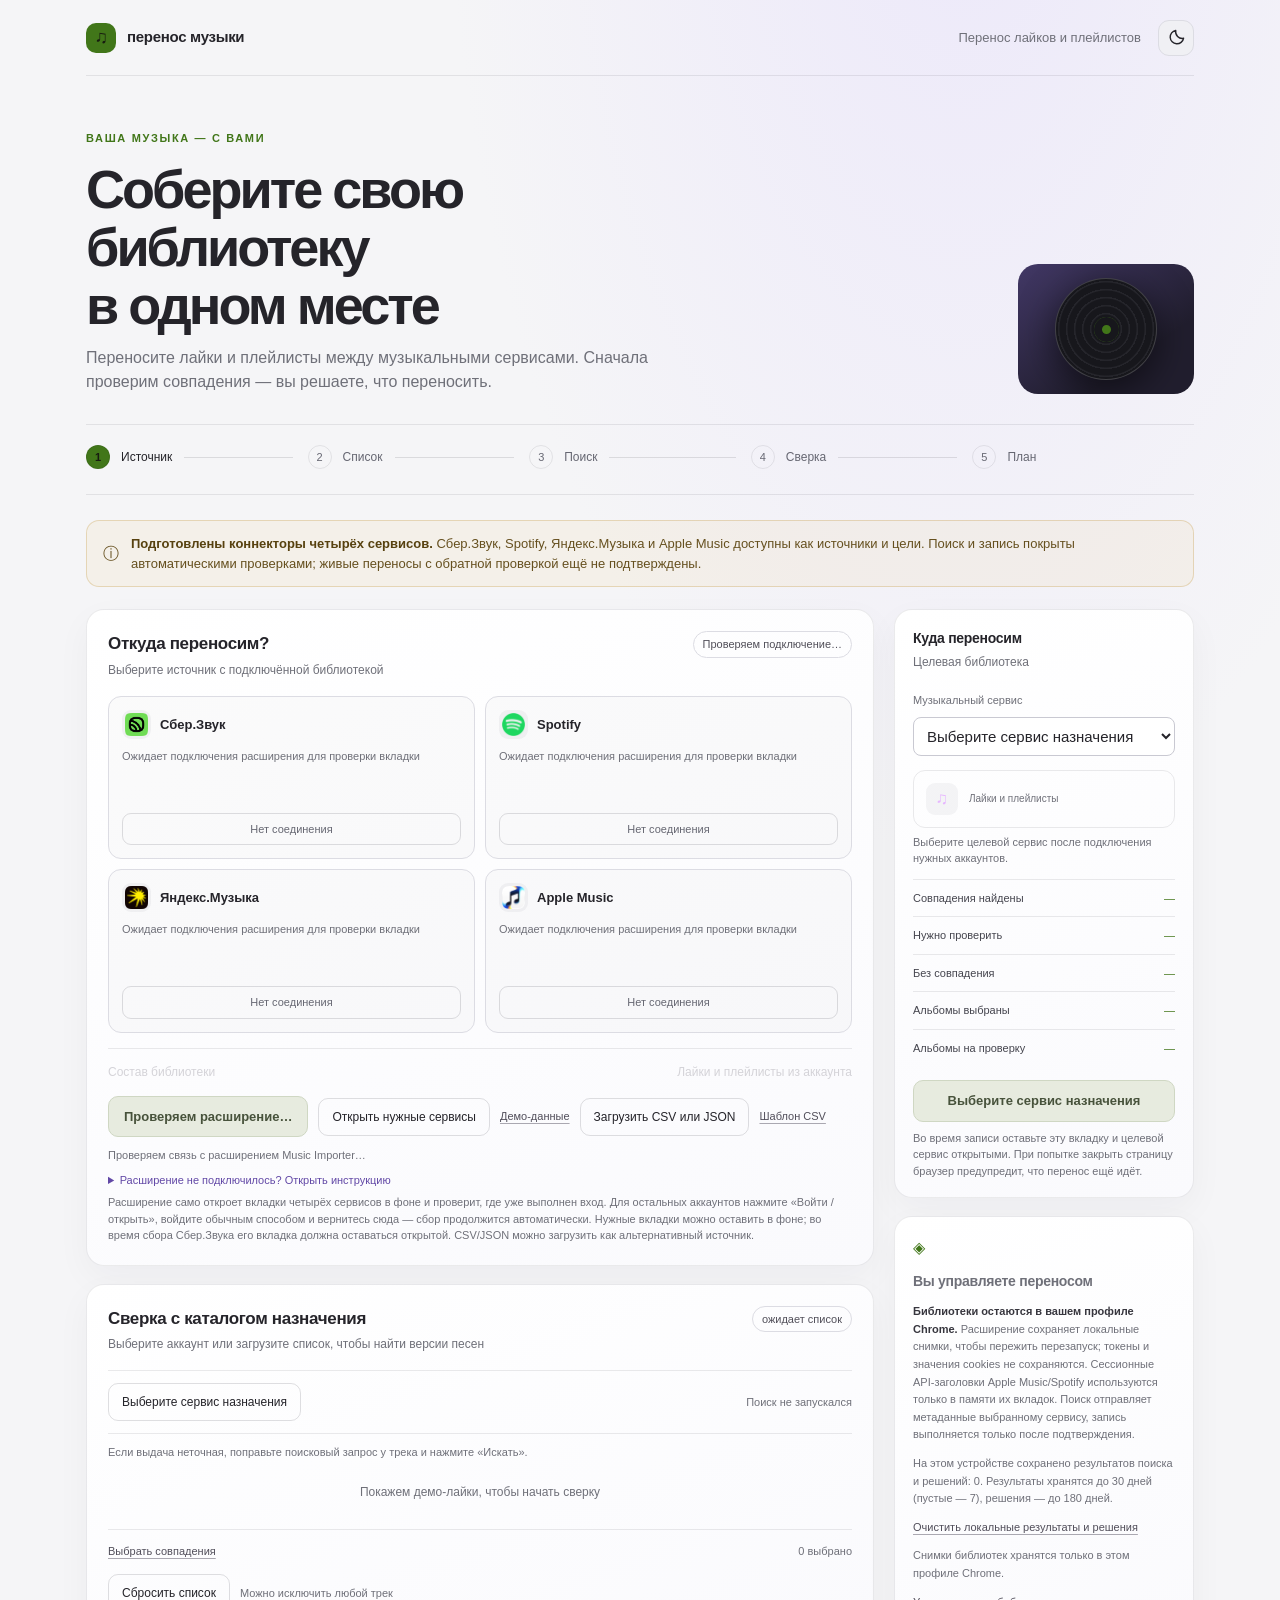
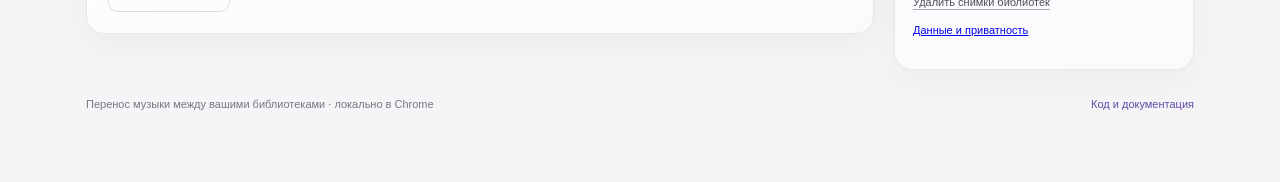
==== demo/index.html @ af96d478 "fix(ui): refine responsive workflow states Generated-by: OpenAI Codex (GPT-6) Co-authored-by: Codex " ====
<!doctype html>
<html lang="ru">
<head>
  <meta charset="utf-8">
  <meta name="viewport" content="width=device-width, initial-scale=1">
  <meta name="theme-color" content="#101114">
  <title>Перенос музыки — библиотека без границ</title>
  <script src="theme.js"></script>
  <link rel="stylesheet" href="styles.css">
</head>
<body>
  <div class="shell">
    <header class="topbar">
      <div class="brand"><span class="logo" aria-hidden="true">♫</span><span>перенос музыки</span></div>
      <div class="top-right"><span>Перенос лайков и плейлистов</span><button class="theme-toggle" id="themeToggle" type="button" aria-label="Переключить тему"><svg class="sun-icon" aria-hidden="true" viewBox="0 0 24 24"><circle cx="12" cy="12" r="4"></circle><path d="M12 2v2m0 16v2M4.93 4.93l1.42 1.42m11.3 11.3 1.42 1.42M2 12h2m16 0h2M4.93 19.07l1.42-1.42m11.3-11.3 1.42-1.42"></path></svg><svg class="moon-icon" aria-hidden="true" viewBox="0 0 24 24"><path d="M20.9 13A8.5 8.5 0 0 1 11 3.1 8.5 8.5 0 1 0 20.9 13Z"></path></svg></button></div>
    </header>

    <section class="hero" aria-labelledby="title">
      <div><div class="eyebrow">Ваша музыка — с вами</div><h1 id="title">Соберите свою библиотеку<br>в одном месте</h1><p>Переносите лайки и плейлисты между музыкальными сервисами. Сначала проверим совпадения — вы решаете, что переносить.</p></div>
      <div class="hero-art" aria-hidden="true"><div class="disc"></div></div>
    </section>

    <nav class="steps" aria-label="Этапы переноса">
      <div class="step active" data-step="1" aria-current="step"><span class="step-num">1</span>Источник</div><div class="step" data-step="2"><span class="step-num">2</span>Список</div><div class="step" data-step="3"><span class="step-num">3</span>Поиск</div><div class="step" data-step="4"><span class="step-num">4</span>Сверка</div><div class="step" data-step="5"><span class="step-num">5</span>План</div>
    </nav>

    <div class="notice" role="note"><span class="info" aria-hidden="true">ⓘ</span><span><strong>Подготовлены коннекторы четырёх сервисов.</strong> Сбер.Звук, Spotify, Яндекс.Музыка и Apple Music доступны как источники и цели. Поиск и запись покрыты автоматическими проверками; живые переносы с обратной проверкой ещё не подтверждены.</span></div>

    <main class="layout">
      <div class="main-col">
        <section class="card" aria-labelledby="source-heading">
          <div class="card-head"><div><h2 id="source-heading">Откуда переносим?</h2><p class="card-sub">Выберите источник с подключённой библиотекой</p></div><span class="count">Проверяем подключение…</span></div>
          <div class="sources" role="group" aria-label="Выбор источника">
            <article class="source" data-source="Сбер.Звук" data-provider="zvuk"><div class="source-top"><span class="source-icon"><img class="provider-logo" src="assets/providers/zvuk.png" alt=""></span><h3>Сбер.Звук</h3></div><div class="source-status" aria-live="polite">Ожидает подключения расширения для проверки вкладки</div><div class="source-collections" aria-label="Состав библиотеки"></div><button class="connect" type="button" disabled>Нет соединения</button></article>
            <article class="source" data-source="Spotify" data-provider="spotify"><div class="source-top"><span class="source-icon"><img class="provider-logo" src="assets/providers/spotify.png" alt=""></span><h3>Spotify</h3></div><div class="source-status" aria-live="polite">Ожидает подключения расширения для проверки вкладки</div><div class="source-collections" aria-label="Состав библиотеки"></div><button class="connect" type="button" disabled>Нет соединения</button></article>
            <article class="source" data-source="Яндекс.Музыка" data-provider="yandex-music"><div class="source-top"><span class="source-icon"><img class="provider-logo" src="assets/providers/yandex-music.png" alt=""></span><h3>Яндекс.Музыка</h3></div><div class="source-status" aria-live="polite">Ожидает подключения расширения для проверки вкладки</div><div class="source-collections" aria-label="Состав библиотеки"></div><button class="connect" type="button" disabled>Нет соединения</button></article>
            <article class="source" data-source="Apple Music" data-provider="apple-music"><div class="source-top"><span class="source-icon"><img class="provider-logo" src="assets/providers/apple-music.png" alt=""></span><h3>Apple Music</h3></div><div class="source-status" aria-live="polite">Ожидает подключения расширения для проверки вкладки</div><div class="source-collections" aria-label="Состав библиотеки"></div><button class="connect" type="button" disabled>Нет соединения</button></article>
          </div>
          <div class="playlist-row"><span>Состав библиотеки</span><span>Лайки и плейлисты из аккаунта</span></div>
          <div class="catalog-tools source-collection-tools" id="sourceCollectionTools" hidden>
            <label for="sourceCollectionSelect">Переносить</label>
            <select id="sourceCollectionSelect" class="catalog-select" aria-label="Коллекция источника"></select>
            <label id="targetPlaylistNameLabel" for="targetPlaylistName" hidden>Название копии</label>
            <input id="targetPlaylistName" type="text" maxlength="100" placeholder="Имя нового плейлиста" aria-label="Название нового плейлиста" hidden>
          </div>
          <div class="action-row"><button class="primary" id="extensionImportBtn" type="button" disabled>Проверяем расширение…</button><button class="secondary" id="openServicesBtn" type="button" disabled>Открыть нужные сервисы</button><button class="linkbtn" id="loadBtn" type="button">Демо-данные</button><label class="secondary file-input-label" for="fileInput">Загрузить CSV или JSON</label><input id="fileInput" type="file" accept=".csv,.json,text/csv,application/json" hidden><button class="linkbtn" id="templateBtn" type="button">Шаблон CSV</button></div><div id="extensionStatus" class="quiet extension-status" role="status" aria-live="polite">Проверяем локальное расширение…</div><details id="extensionHelp" class="extension-help"><summary>Расширение не подключилось? Открыть инструкцию</summary><ol><li>Откройте <code>chrome://extensions</code> и включите «Режим разработчика».</li><li>Если Music Importer ещё не добавлен: нажмите «Загрузить распакованное» и выберите папку <code>chrome-extension</code> из этого checkout проекта. Если уже добавлен — нажмите на карточке расширения значок перезагрузки.</li><li>Нажмите значок Music Importer: откроется приложение расширения, которому не требуется разрешение для localhost. Для прежней локальной веб-страницы доступ к localhost выдаётся отдельно через параметры расширения.</li><li>После установки/обновления расширения откройте приложение значком Music Importer. Если у вкладок сервисов нет скрипта расширения, оно перезагрузит такую вкладку один раз при сканировании. В Сбер.Звуке расширение последовательно откроет разделы и плейлисты; оставьте вкладку открытой до завершения.</li></ol><p>После подключения приложение автоматически проверяет открытые сессии. Вход в сервисы остаётся штатным.</p></details><div class="quiet onboarding-note">Расширение само откроет вкладки четырёх сервисов в фоне и проверит, где уже выполнен вход. Для остальных аккаунтов нажмите «Войти / открыть», войдите обычным способом и вернитесь сюда — сбор продолжится автоматически. Нужные вкладки можно оставить в фоне; во время сбора Сбер.Звука его вкладка должна оставаться открытой. CSV/JSON можно загрузить как альтернативный источник.</div>
        </section>

        <section class="card" id="reviewCard" aria-labelledby="review-heading">
          <div class="card-head"><div><h2 id="review-heading">Сверка с каталогом</h2><p class="card-sub" id="reviewSub">Выберите аккаунт или загрузите список, чтобы найти версии песен</p></div><span class="count" id="matchCount">ожидает список</span></div>
          <div class="catalog-tools"><label for="storefront">Регион Apple</label><select id="storefront" aria-label="Страна каталога Apple"><option value="AE">ОАЭ</option><option value="US">США</option><option value="GB">Великобритания</option><option value="CA">Канада</option><option value="AU">Австралия</option></select><button class="secondary" type="button" id="searchBtn" disabled>Найти совпадения</button><button class="secondary" type="button" id="cancelSearchBtn" hidden>Остановить поиск</button><span class="quiet" id="searchStatus" aria-live="polite">Поиск не запускался</span></div>
          <p class="quiet match-hint">Если выдача неточная, поправьте поисковый запрос у трека и нажмите «Искать».</p>
          <div class="track-tools" id="trackTools" hidden>
            <div class="track-filters">
              <label>Статус<select id="trackStatusFilter" aria-label="Фильтр по статусу"><option value="all">Все треки</option><option value="review">Нужна проверка</option><option value="matched">Есть совпадение</option><option value="missing">Не найдено</option><option value="excluded">Исключено</option></select></label>
              <label>Порядок<select id="trackSort" aria-label="Сортировка треков"><option value="source">Как в источнике</option><option value="title">По названию</option><option value="artist">По исполнителю</option><option value="confidence">Сначала уверенные</option></select></label>
              <button class="linkbtn track-bulk" id="selectVisibleMatches" type="button">Выбрать совпадения на странице</button>
            </div>
            <div class="track-pages"><button class="secondary" type="button" id="previousTrackPage" aria-label="Предыдущая страница">←</button><span class="quiet" id="trackPageStatus" aria-live="polite"></span><button class="secondary" type="button" id="nextTrackPage" aria-label="Следующая страница">→</button></div>
          </div>
          <div class="track-list" id="trackList"><div class="empty">Покажем демо-лайки, чтобы начать сверку</div></div>
          <div id="albumSection" hidden>
            <div class="card-head album-head"><div><h3 id="album-heading" class="album-heading-title">Альбомы</h3><p class="card-sub">Сохранённые альбомы переносятся целыми альбомами и не раскладываются на треки.</p></div><span class="count" id="albumCount"></span></div>
            <p class="quiet" id="albumNotice" hidden>Альбомы источника не подтверждены полностью, поэтому в этот перенос они не входят. Выберите «Только альбомы», чтобы увидеть причину, или обновите аккаунт.</p>
            <div class="track-list" id="albumList" aria-labelledby="album-heading"></div>
            <div class="track-tools" id="albumPages" hidden><span></span><div class="track-pages"><button class="secondary" type="button" id="previousAlbumPage" aria-label="Предыдущая страница альбомов">←</button><span class="quiet" id="albumPageStatus" aria-live="polite"></span><button class="secondary" type="button" id="nextAlbumPage" aria-label="Следующая страница альбомов">→</button></div></div>
          </div>
          <div class="review-tools"><button class="linkbtn" type="button" id="toggleAll">Снять выбор со всех</button><span class="quiet" id="selectedCount">0 выбрано</span></div>
          <div class="action-row"><button class="secondary" type="button" id="resetBtn">Сбросить список</button><span class="quiet">Можно исключить любой трек</span></div>
        </section>
      </div>

      <aside class="side-col" aria-label="Настройки переноса">
        <section class="card side-card">
          <div class="card-head"><div><h2>Куда переносим</h2><p class="card-sub">Целевая библиотека</p></div></div>
          <label class="quiet" for="targetProvider">Музыкальный сервис</label><select id="targetProvider" class="provider-select" aria-label="Сервис назначения"><option value="">Выберите сервис назначения</option><option value="apple-music">Apple Music</option><option value="yandex-music">Яндекс.Музыка</option><option value="spotify">Spotify</option><option value="zvuk">Сбер.Звук</option></select>
          <div class="destination"><div class="provider-icon" id="targetProviderIcon" aria-hidden="true" data-provider="">♫</div><div><div class="dest-title" id="targetProviderName">Выберите сервис</div><div class="dest-sub" id="targetCollection">Лайки и плейлисты</div></div></div><p class="quiet" id="targetAccountStatus" role="status" aria-live="polite">Выберите целевой сервис после подключения нужных аккаунтов.</p>
          <div class="check-row"><span>Совпадения найдены</span><span id="readyStat">—</span></div><div class="check-row"><span>Нужно проверить</span><span id="reviewStat" class="stat-review">—</span></div><div class="check-row"><span>Без совпадения</span><span id="missingStat" class="stat-missing">—</span></div><div class="check-row"><span>Альбомы выбраны</span><span id="albumReadyStat">—</span></div><div class="check-row"><span>Альбомы на проверку</span><span id="albumReviewStat" class="stat-review">—</span></div>
          <div class="transfer-job-warning" id="transferJobWarning" role="alert" aria-live="polite"><strong>Предыдущий перенос прервался или не был подтверждён.</strong><p id="transferJobDetails"></p><p>Продолжение сначала прочитает целевые плейлисты и проверит их порядок. Если ID созданного плейлиста не сохранился или содержимое отличается от плана, запись остановится для ручной сверки.</p><button class="primary" id="resumeTransferJob" type="button">Продолжить и сверить автоматически</button><button class="secondary" id="acknowledgeTransferJob" type="button">Я сверил аккаунт вручную</button></div>
          <button class="primary side-primary" id="importBtn" type="button" disabled>Сформировать план <span aria-hidden="true">→</span></button>
          <p class="quiet transfer-note">Во время записи оставьте эту вкладку и целевой сервис открытыми. При попытке закрыть страницу браузер предупредит, что перенос ещё идёт.</p>
          <div class="report" id="report" aria-live="polite"><h3>План готов</h3><div class="report-grid"><div class="metric"><b id="addedMetric">0</b><span>выбрано</span></div><div class="metric"><b id="skippedMetric">0</b><span>пропущено</span></div><div class="metric"><b>0</b><span>записано</span></div></div><div class="quiet report-breakdown" id="reportBreakdown"></div><div class="quiet report-note">JSON-план содержит выбранные ID совпадений и исходные коллекции. До явного запуска библиотека не меняется.</div><button class="linkbtn report-download" id="downloadReport" type="button">Скачать JSON-план</button></div>
        </section>
        <section class="card side-card privacy"><div class="privacy-icon" aria-hidden="true">◈</div><h2>Вы управляете переносом</h2><p><strong>Библиотеки остаются в вашем профиле Chrome.</strong> Расширение сохраняет локальные снимки, чтобы пережить перезапуск; токены и значения cookies не сохраняются. Сессионные API-заголовки Apple Music/Spotify используются только в памяти их вкладок. Поиск отправляет метаданные выбранному сервису, запись выполняется только после подтверждения.</p><p id="matchCacheStatus" class="quiet" role="status" aria-live="polite">Результаты поиска и решения сохраняются только на этом устройстве.</p><button id="clearMatchCache" class="linkbtn" type="button">Очистить локальные результаты и решения</button><p id="libraryStorageEstimate" class="quiet" role="status" aria-live="polite">Снимки библиотек хранятся только в этом профиле Chrome.</p><button id="clearLibrarySnapshots" class="linkbtn" type="button" disabled>Удалить снимки библиотек</button><p class="quiet"><a href="privacy.html">Данные и приватность</a></p></section>
      </aside>
    </main>
    <footer class="footer"><span>Перенос музыки между вашими библиотеками · локально в Chrome</span><a href="https://github.com/Basil-AS/music_importer/blob/master/README.md">Код и документация</a></footer>
  </div>
  <div class="toast" id="toast" role="status" aria-live="polite"></div>

  <script src="matcher.js" defer></script>
  <script src="album-matcher.js" defer></script>
  <script src="library-cache.js" defer></script>
  <script src="account-catalog.js" defer></script>
  <script src="match-cache.js" defer></script>
  <script src="transfer-core.js" defer></script>
  <script src="transfer-engine.js" defer></script>
  <script src="transfer-safety.js" defer></script>
  <script src="transfer-job-store.js" defer></script>
  <script src="provider-connection-flow.js" defer></script>
  <script src="app.js" defer></script>
</body>
</html>
---- demo/styles.css ----
:root {
  color-scheme:dark;
  --bg:#101114;
  --panel:#191a1f;
  --panel2:#202126;
  --line:#303138;
  --text:#f4f3f1;
  --muted:#9999a3;
  --green:#b7f36b;
  --purple:#b7a0ff;
  --amber:#f2c879;
  --red:#f28f8f;
  --radius:18px;
      --control-bg:#222329;
      --control-border:#3a3b43;
  font:15px/1.5 Inter,-apple-system,BlinkMacSystemFont,"Segoe UI",sans-serif
}

* {
  box-sizing:border-box
}

body {
  margin:0;
  background:radial-gradient(ellipse at 75% -12%,#28243b 0,transparent 38%),var(--bg);
  color:var(--text);
  min-height:100vh
}

button,select {
  font:inherit
}

button {
  cursor:pointer
}

button:focus-visible,select:focus-visible,a:focus-visible {
  outline:2px solid var(--green);
  outline-offset:3px
}

.shell {
  max-width:1180px;
  margin:auto;
  padding:0 36px 70px
}

.topbar {
  height:76px;
  display:flex;
  align-items:center;
  justify-content:space-between;
  border-bottom:1px solid #ffffff13
}

.brand {
  display:flex;
  gap:11px;
  align-items:center;
  font-size:15px;
  font-weight:650;
  letter-spacing:-.02em
}

.logo {
  width:30px;
  height:30px;
  border-radius:10px;
  background:var(--green);
  color:#171b10;
  display:grid;
  place-items:center;
  font-size:18px;
  font-weight:900
}

.top-right {
  display:flex;
  align-items:center;
  gap:17px;
  color:var(--muted);
  font-size:13px
}

.hero {
  padding:54px 0 30px;
  display:flex;
  justify-content:space-between;
  align-items:end;
  gap:24px
}

.eyebrow {
  color:var(--green);
  font-size:11px;
  font-weight:750;
  letter-spacing:.15em;
  text-transform:uppercase
}

.hero h1 {
  font-size:clamp(34px,5vw,54px);
  letter-spacing:-.055em;
  line-height:1.08;
  margin:13px 0 12px;
  max-width:660px
}

.hero p {
  color:var(--muted);
  max-width:590px;
  margin:0;
  font-size:16px
}

.hero-art {
  height:130px;
  width:176px;
  position:relative;
  flex:none;
  overflow:hidden;
  border-radius:20px;
  background:linear-gradient(145deg,#423866,#211e2e 70%);
  display:grid;
  place-items:center
}

.disc {
  height:102px;
  width:102px;
  border-radius:50%;
  border:1px solid #ffffff2e;
  background:repeating-radial-gradient(circle,#17171c 0 6px,#25252b 7px 8px);
  display:grid;
  place-items:center;
  box-shadow:0 10px 36px #0008
}

.disc:after {
  content:"";
  height:25px;
  width:25px;
  background:var(--green);
  border-radius:50%;
  box-shadow:inset 0 0 0 8px #17171c
}

.steps {
  display:grid;
  grid-template-columns:repeat(5,1fr);
  padding:20px 0 25px;
  border-top:1px solid #ffffff12;
  border-bottom:1px solid #ffffff12;
  margin-bottom:25px
}

.step {
  display:flex;
  gap:11px;
  align-items:center;
  color:var(--muted);
  font-size:12px
}

.step:not(:last-child):after {
  content:"";
  height:1px;
  background:#ffffff16;
  flex:1;
  margin:0 15px 0 1px
}

.step-num {
  width:24px;
  height:24px;
  flex:none;
  border:1px solid #ffffff24;
  border-radius:50%;
  display:grid;
  place-items:center;
  font-size:11px
}

.step.active {
  color:var(--text)
}

.step.active .step-num {
  background:var(--green);
  border-color:var(--green);
  color:#171b10;
  font-weight:800
}

.step.done .step-num {
  border-color:#6b8550;
  color:var(--green)
}

.notice {
  display:flex;
  align-items:center;
  gap:12px;
  padding:13px 16px;
  border:1px solid #dfbb6640;
  background:#f2c8790b;
  border-radius:13px;
  color:#e5d5b0;
  font-size:13px;
  margin-bottom:22px
}

.notice strong {
  color:#f4deb0
}

.notice .info {
  font-size:16px
}

.layout {
  display:grid;
  grid-template-columns:minmax(0,1fr) 300px;
  gap:20px;
  align-items:start
}

.main-col,.side-col {
  display:grid;
  gap:18px
}

.card {
  background:linear-gradient(160deg,#1b1c21,#18191d);
  border:1px solid #ffffff12;
  border-radius:var(--radius);
  padding:21px;
  box-shadow:0 12px 35px #00000012
}

.card-head {
  display:flex;
  justify-content:space-between;
  align-items:start;
  gap:12px;
  margin-bottom:17px
}

.card h2 {
  margin:0;
  font-size:17px;
  letter-spacing:-.02em
}

.card-sub {
  margin:4px 0 0;
  color:var(--muted);
  font-size:12px
}

.count {
  font-size:11px;
  border:1px solid var(--line);
  border-radius:99px;
  padding:4px 9px;
  color:#c8c7cf;
  white-space:nowrap
}

.sources {
  display:grid;
  grid-template-columns:repeat(2,minmax(0,1fr));
  gap:10px
}

.source {
  border:1px solid var(--line);
  border-radius:13px;
  padding:13px;
  background:#ffffff03;
  min-width:0;
  transition:.18s
}

.source.selected {
  border-color:#b7f36b88;
  background:#b7f36b0a
}

.source-top {
  display:flex;
  align-items:center;
  gap:9px
}

.source-icon {
  height:29px;
  width:29px;
  border-radius:9px;
  background:#ffffff0b;
  display:grid;
  place-items:center;
  font-weight:800;
  font-size:15px
}

.source h3 {
  margin:0;
  font-size:13px;
  font-weight:600
}

.source-status {
  font-size:11px;
  color:var(--muted);
  margin-top:10px;
  min-height:16px;
  line-height:1.4;
  overflow-wrap:anywhere
}

.source-status.connected {
  color:var(--green)
}

.connect {
  width:100%;
  margin-top:10px;
  border:1px solid #ffffff21;
  color:#e9e8eb;
  background:transparent;
  border-radius:9px;
  padding:7px 6px;
  font-size:11px
}

.connect:hover {
  border-color:#ffffff55;
  background:#ffffff08
}

.connect:disabled {
  color:var(--muted);
  opacity:.82;
  cursor:default
}

.action-row {
  display:flex;
  align-items:center;
  gap:10px;
  margin-top:15px
}

.primary {
  border:0;
  border-radius:10px;
  padding:10px 15px;
  background:var(--green);
  color:#17200e;
  font-weight:750;
  font-size:13px;
  transition:transform .15s,filter .15s
}

.primary:hover {
  filter:brightness(1.06);
  transform:translateY(-1px)
}

.primary:disabled {
  background:#343a31;
  border:1px solid #4d5746;
  color:#b9c0ad;
  opacity:1;
  cursor:not-allowed;
  transform:none;
  filter:none
}

.secondary {
  border:1px solid #ffffff24;
  background:transparent;
  color:#e8e7eb;
  border-radius:10px;
  padding:9px 13px;
  font-size:12px
}

.secondary:hover {
  background:#ffffff0a
}

.quiet {
  color:var(--muted);
  font-size:11px
}

.playlist-row {
  display:flex;
  justify-content:space-between;
  align-items:center;
  color:#d4d3d8;
  font-size:12px;
  padding-top:14px;
  border-top:1px solid #ffffff10;
  margin-top:15px
}

.toggle {
  display:flex;
  align-items:center;
  gap:8px;
  color:var(--muted)
}

.toggle input {
  accent-color:var(--green)
}

.track-list {
  display:grid
}

.track {
  display:grid;
  grid-template-columns:34px minmax(120px,1fr) minmax(145px,205px) 68px 38px;
  align-items:center;
  gap:11px;
  padding:12px 0;
  border-top:1px solid #ffffff0d
}

.track:first-child {
  border-top:0
}

.cover {
  width:34px;
  height:34px;
  border-radius:8px;
  background:linear-gradient(135deg,#67627a,#292b36);
  display:grid;
  place-items:center;
  font-size:14px;
  color:#d9d3ff
}

.cover.c2 {
  background:linear-gradient(135deg,#78584b,#352c30)
}

.cover.c3 {
  background:linear-gradient(135deg,#536c65,#273632)
}

.cover.c4 {
  background:linear-gradient(135deg,#77734d,#38372e)
}

.cover.c5 {
  background:linear-gradient(135deg,#64527a,#30283d)
}

.track-name {
  font-size:12px;
  font-weight:650;
  white-space:nowrap;
  overflow:hidden;
  text-overflow:ellipsis
}

.track-artist {
  font-size:11px;
  color:var(--muted);
  white-space:nowrap;
  overflow:hidden;
  text-overflow:ellipsis
}

.match select,.match input {
  max-width:100%;
  width:100%;
  background:var(--control-bg);
  border:1px solid var(--control-border);
  color:var(--text);
  border-radius:8px;
  padding:7px;
  font-size:11px
}

.match input::placeholder {
  color:#8d8b96
}

.match select option {
  background:var(--control-bg)
}

.confidence {
  font-size:10px;
  color:var(--green);
  margin-top:3px
}

.confidence.review {
  color:var(--amber)
}

.confidence.none {
  color:var(--red)
}

.badge {
  font-size:10px;
  border:1px solid #42602e;
  color:var(--green);
  padding:4px 7px;
  border-radius:99px;
  text-align:center
}

.badge.review {
  border-color:#64532f;
  color:var(--amber)
}

.badge.none {
  border-color:#5e3838;
  color:var(--red)
}

.include {
  accent-color:var(--green);
  width:15px;
  height:15px
}

.track.skipped {
  opacity:.38
}

.review-tools {
  display:flex;
  align-items:center;
  justify-content:space-between;
  padding-top:13px;
  border-top:1px solid #ffffff10;
  margin-top:6px
}

.linkbtn {
  border:0;
  padding:0;
  background:none;
  color:#d5d3dc;
  font-size:11px;
  text-decoration:underline;
  text-decoration-color:#6a6871;
  text-underline-offset:3px
}

.linkbtn:hover {
  color:var(--green)
}

.side-card {
  padding:18px
}

.side-card h2 {
  font-size:14px
}

.destination {
  display:flex;
  align-items:center;
  gap:11px;
  padding:12px;
  border:1px solid #ffffff13;
  border-radius:12px;
  margin:14px 0
}

.apple-icon {
  width:32px;
  height:32px;
  border-radius:9px;
  background:#28232f;
  display:grid;
  place-items:center;
  font-size:17px
}

.dest-title {
  font-size:12px;
  font-weight:650
}

.dest-sub {
  font-size:10px;
  color:var(--muted)
}

.check-row {
  display:flex;
  justify-content:space-between;
  align-items:center;
  border-top:1px solid #ffffff0d;
  padding:10px 0;
  font-size:11px;
  color:#cbcad0
}

.check-row span:last-child {
  color:var(--green)
}

.side-primary {
  width:100%;
  margin-top:14px
}

.privacy {
  font-size:11px;
  color:var(--muted);
  line-height:1.6
}

.privacy strong {
  color:#e3e2e8;
  font-weight:600
}

.privacy-icon {
  color:var(--green);
  font-size:16px;
  margin-bottom:9px
}

.progress-wrap {
  display:none;
  margin-top:15px
}

.progress-wrap.show {
  display:block
}

.progress-meta {
  display:flex;
  justify-content:space-between;
  font-size:11px;
  color:var(--muted);
  margin-bottom:6px
}

.progress {
  height:5px;
  border-radius:9px;
  background:#ffffff12;
  overflow:hidden
}

.progress i {
  display:block;
  width:0;
  height:100%;
  background:var(--green);
  border-radius:9px;
  transition:width .35s
}

.report {
  display:none;
  margin-top:15px;
  padding:14px;
  border:1px solid #b7f36b3b;
  border-radius:12px;
  background:#b7f36b08
}

.report.show {
  display:block
}

.report h3 {
  font-size:13px;
  margin:0 0 8px
}

.report-grid {
  display:grid;
  grid-template-columns:repeat(2,minmax(0,1fr));
  gap:8px
}

.metric {
  padding:8px;
  background:#ffffff07;
  border-radius:9px
}

.metric b {
  display:block;
  font-size:18px
}

.metric span {
  font-size:10px;
  color:var(--muted)
}

.toast {
  position:fixed;
  bottom:24px;
  left:50%;
  transform:translate(-50%,20px);
  opacity:0;
  pointer-events:none;
  transition:.25s;
  background:#28292e;
  border:1px solid #ffffff22;
  border-radius:12px;
  padding:11px 16px;
  font-size:12px;
  box-shadow:0 12px 35px #0008;
  z-index:5
}

.toast.show {
  opacity:1;
  transform:translate(-50%,0)
}

.footer {
  display:flex;
  justify-content:space-between;
  gap:20px;
  color:#777780;
  font-size:11px;
  margin-top:26px
}

.footer a {
  color:#aaa8b3;
  text-decoration:none
}

.footer a:hover {
  color:var(--green)
}

.empty {
  color:var(--muted);
  font-size:12px;
  padding:22px 0;
  text-align:center
}

.catalog-tools {
  display:flex;
  align-items:center;
  gap:9px;
  flex-wrap:wrap;
  padding:12px 0;
  border-top:1px solid #ffffff0d;
  border-bottom:1px solid #ffffff0d;
  margin-bottom:3px
}

.catalog-tools label {
  font-size:11px;
  color:var(--muted)
}

.catalog-tools select {
  background:var(--control-bg);
  border:1px solid var(--control-border);
  color:var(--text);
  border-radius:8px;
  padding:7px;
  font-size:11px
}

.catalog-tools .quiet {
  margin-left:auto
}

.match-hint {
  margin:10px 0 0
}

.track {
  grid-template-columns:34px minmax(100px,.8fr) minmax(200px,1.2fr) 70px 38px
}

.track .match select,.track .match input {
  margin-bottom:4px
}

.track .match a {
  display:inline-block;
  color:#c2b5ff;
  font-size:10px;
  text-decoration:none;
  margin-top:3px
}

.track .match a:hover {
  text-decoration:underline
}

.track-query {
  max-width:100%;
  width:100%;
  background:var(--control-bg);
  border:1px solid var(--control-border);
  color:var(--text);
  border-radius:8px;
  padding:6px 7px;
  font-size:10px
}

.track-search {
  border:0;
  background:none;
  color:var(--purple);
  padding:1px 0 5px;
  font-size:10px;
  text-decoration:underline;
  text-underline-offset:3px
}

.track-search:disabled {
  opacity:.5;
  cursor:wait
}

.badge.pending {
  border-color:#45454d;
  color:var(--muted)
}

.badge.error {
  border-color:#5e3838;
  color:var(--red)
}

.track .include:disabled {
  opacity:.3
}

.search-error {
  color:var(--red)
}

@media(max-width:960px) {
  .layout {
    grid-template-columns:1fr
  }

  .side-col {
    grid-template-columns:1fr 1fr
  }

  .hero-art {
    width:130px;
    height:110px
  }

  .steps {
    grid-template-columns:repeat(5,auto);
    overflow:auto
  }

  .step {
    white-space:nowrap
  }

  .step:not(:last-child):after {
    min-width:14px;
    margin:0 8px
  }

}

@media(max-width:580px) {
  .top-right > span { display:none }
  .top-right { gap:0 }
  .shell {
    padding:0 18px 45px
  }

  .topbar {
    height:62px
  }

  .hero {
    padding:37px 0 26px;
    align-items:stretch;
    flex-direction:column;
    gap:12px
  }

  .hero-art {
    align-self:flex-end;
    width:82px;
    height:82px;
    margin-top:-4px
  }

  .disc {
    width:61px;
    height:61px
  }

  .disc:after {
    width:20px;
    height:20px;
    box-shadow:inset 0 0 0 6px #17171c
  }

  .hero p {
    font-size:14px
  }

  .steps {
    padding:15px 0;
    margin-bottom:17px;
    grid-template-columns:repeat(5,minmax(0,1fr));
    overflow:visible;
    gap:2px
  }

  .step {
    flex-direction:column;
    justify-content:center;
    gap:5px;
    text-align:center;
    white-space:normal;
    font-size:10px;
    line-height:1.2
  }

  .step-num {
    width:22px;
    height:22px;
    font-size:11px
  }

  .step:not(:last-child):after {
    display:none
  }

  .notice {
    align-items:flex-start;
    font-size:12px
  }

  .layout {
    grid-template-columns:minmax(0,1fr);
    gap:13px
  }

  .main-col,.side-col {
    min-width:0
  }

  .card {
    min-width:0;
    padding:16px;
    border-radius:15px
  }

  .card-head {
    flex-wrap:wrap
  }

  .sources {
    grid-template-columns:minmax(0,1fr);
    gap:8px
  }

  .source {
    padding:10px 8px
  }

  .source-top {
    gap:6px
  }

  .source-icon {
    width:24px;
    height:24px
  }

  .source h3 {
    min-width:0;
    font-size:11px;
    overflow-wrap:anywhere
  }

  .connect {
    font-size:10px
  }

  .track {
    grid-template-columns:30px minmax(68px,.7fr) minmax(115px,1.3fr) 32px;
    gap:7px
  }

  .cover {
    width:30px;
    height:30px
  }

  .badge {
    display:none
  }

  .track-name {
    font-size:11px
  }

  .track-artist {
    font-size:10px
  }

  .match select {
    font-size:10px;
    padding:6px 4px
  }

  .side-col {
    grid-template-columns:1fr
  }

  .footer {
    flex-direction:column
  }

  .action-row {
    flex-wrap:wrap
  }

  .catalog-tools .quiet {
    width:100%;
    margin-left:0
  }

}

@media(max-width:360px) {
  .hero-art {
    align-self:flex-end;
    width:68px;
    height:68px;
    margin-top:-4px
  }

  .track {
    grid-template-columns:28px minmax(0,.8fr) minmax(0,1.2fr) 28px;
    gap:6px
  }

  .shell { padding-right:14px; padding-left:14px }

}

@media(prefers-reduced-motion:reduce) {
  *,*:before,*:after {
    scroll-behavior:auto!important;
    transition:none!important
  }

}

[hidden] {
  display:none!important
}

.catalog-tools input {
  font:inherit;
  max-width:100%;
  background:var(--control-bg);
  border:1px solid var(--control-border);
  color:var(--text);
  border-radius:8px;
  padding:9px
}

.provider-icon {
  width:32px;
  height:32px;
  border-radius:9px;
  background:#28232f;
  display:grid;
  place-items:center;
  font-size:17px;
  color:#e7b7ff
}

.provider-logo {
  display:block;
  width:22px;
  height:22px;
  object-fit:contain
}

.source-icon .provider-logo {
  width:23px;
  height:23px
}

.cover {
  overflow:hidden
}

.cover-image {
  display:block;
  width:100%;
  height:100%;
  object-fit:cover
}

.cover span {
  display:grid;
  width:100%;
  height:100%;
  place-items:center
}

.provider-icon[data-provider="spotify"] {
  color:#65d981
}

.provider-icon[data-provider="yandex-music"] {
  color:#ff6868
}

.provider-icon[data-provider="zvuk"] {
  color:#ff675f
}

#targetAccountStatus {
  margin-top:-7px;
  margin-bottom:12px;
  line-height:1.45
}

.track-tools {
  display:flex;
  justify-content:space-between;
  align-items:center;
  gap:12px;
  flex-wrap:wrap;
  padding:11px 0
}

.track-tools[hidden] {
  display:none
}

.track-tools label {
  font-size:11px;
  color:var(--muted)
}

.track-tools input {
  accent-color:var(--green);
  margin-right:7px
}

.track-pages {
  display:flex;
  align-items:center;
  gap:8px
}

.track-pages button {
  padding:6px 10px
}

.track-pages button:disabled {
  opacity:.4;
  cursor:default
}

.extension-help {
  margin-top:8px;
  color:var(--muted);
  font-size:11px
}

.extension-help summary {
  width:max-content;
  max-width:100%;
  cursor:pointer;
  color:#c2b5ff;
  text-underline-offset:3px
}

.extension-help ol {
  padding-left:19px;
  max-width:720px
}

.extension-help li {
  margin:5px 0
}

.extension-help code {
  color:var(--text);
  overflow-wrap:anywhere
}

.transfer-job-warning {
  display:none;
  margin:12px 0 0;
  padding:12px;
  border:1px solid #f28f8f66;
  border-radius:11px;
  background:#f28f8f0b;
  color:#f0d0d0;
  font-size:11px
}

.transfer-job-warning.show {
  display:block
}

.transfer-job-warning strong {
  color:#ffd7d7
}

@media(max-width:580px) {
  .track-tools {
    align-items:flex-start
  }

  .track-pages {
    width:100%;
    justify-content:space-between
  }

}

.theme-toggle {
  width:36px;
  height:36px;
  display:grid;
  place-items:center;
  border:1px solid var(--line);
  border-radius:11px;
  background:var(--panel2);
  color:var(--text);
  padding:0;
  transition:background .15s,border-color .15s,transform .15s
}

.theme-toggle:hover {
  background:var(--panel);
  border-color:var(--muted);
  transform:translateY(-1px)
}

.theme-toggle svg {
  width:19px;
  height:19px;
  fill:none;
  stroke:currentColor;
  stroke-width:1.8;
  stroke-linecap:round;
  stroke-linejoin:round
}

:root[data-theme="dark"] .theme-toggle .moon-icon,:root[data-theme="light"] .theme-toggle .sun-icon {
  display:none
}

:root[data-theme="light"] {
  color-scheme:light;
  --bg:#f5f5f7;
  --panel:#fff;
  --panel2:#f0f0f4;
  --line:#dcdce3;
  --text:#25242a;
  --muted:#6f7079;
  --green:#417619;
  --purple:#6749b8;
  --amber:#8b5e00;
  --red:#b52d35;
  --control-bg:#fff;
  --control-border:#c9c9d2
}

:root[data-theme="light"] body {
  background:radial-gradient(ellipse at 75% -12%,#ece8fa 0,transparent 38%),var(--bg)
}

:root[data-theme="light"] .topbar,:root[data-theme="light"] .steps,:root[data-theme="light"] .step:not(:last-child):after,:root[data-theme="light"] .step-num,:root[data-theme="light"] .playlist-row,:root[data-theme="light"] .track,:root[data-theme="light"] .review-tools,:root[data-theme="light"] .catalog-tools,:root[data-theme="light"] .check-row,:root[data-theme="light"] .destination {
  border-color:#20202a18
}

:root[data-theme="light"] .step:not(:last-child):after {
  background:#20202a20
}

:root[data-theme="light"] .card {
  background:linear-gradient(160deg,#fff,#fafafd);
  border-color:#20202a16;
  box-shadow:0 12px 35px #20202a0a
}

:root[data-theme="light"] .source {
  background:#20202a04
}

:root[data-theme="light"] .source.selected {
  border-color:#4d861b88;
  background:#4d861b0c
}

:root[data-theme="light"] .source-icon,:root[data-theme="light"] .apple-icon,:root[data-theme="light"] .provider-icon {
  background:#20202a0b
}

:root[data-theme="light"] .progress {
  background:#20202a12
}

:root[data-theme="light"] .badge.review {
  border-color:#8b5e0066
}

:root[data-theme="light"] .badge.none {
  border-color:#b52d3566
}

:root[data-theme="light"] .transfer-job-warning {
  background:#b52d350b;
  border-color:#b52d3566;
  color:#713237
}

:root[data-theme="light"] .transfer-job-warning strong {
  color:#64252b
}

:root[data-theme="light"] .connect,:root[data-theme="light"] .secondary {
  border-color:#20202a24;
  color:var(--text)
}

:root[data-theme="light"] .connect:hover,:root[data-theme="light"] .secondary:hover {
  background:#20202a08
}

:root[data-theme="light"] .primary {
  color:#fff
}

:root[data-theme="light"] .notice {
  background:#f0b83b12;
  color:#66501f;
  border-color:#b7831f40
}

:root[data-theme="light"] .notice strong {
  color:#57410f
}

:root[data-theme="light"] .match select,:root[data-theme="light"] .match input,:root[data-theme="light"] .track-query,:root[data-theme="light"] .catalog-tools select {
  background-color:#fff;
  border-color:#c9c9d2;
  color:var(--text)
}

:root[data-theme="light"] .match select option {
  background:#fff;
  color:var(--text)
}

:root[data-theme="light"] .linkbtn {
  color:#514e5a;
  text-decoration-color:#aaa8b1
}

:root[data-theme="light"] .linkbtn:hover {
  color:var(--green)
}

:root[data-theme="light"] .track {
  color:#37363e
}

:root[data-theme="light"] .track .match a,:root[data-theme="light"] .extension-help summary,:root[data-theme="light"] .footer a {
  color:#6248a6
}

:root[data-theme="light"] .track .match a:hover,:root[data-theme="light"] .footer a:hover {
  color:var(--green)
}

:root[data-theme="light"] .cover {
  color:#fff
}

:root[data-theme="light"] .report {
  background:#4d861b0a;
  border-color:#4d861b45
}

:root[data-theme="light"] .metric {
  background:#20202a08
}

:root[data-theme="light"] .toast {
  background:#fff;
  border-color:#20202a24;
  color:var(--text);
  box-shadow:0 12px 35px #20202a20
}

:root[data-theme="light"] .privacy strong {
  color:#37363e
}

:root[data-theme="light"] .count {
  color:#514f59
}



/* Semantic layout helpers kept outside the generated baseline. */
.album-head { margin-top:20px }
.album-heading-title { margin:0; font-size:15px }
.provider-select { width:100%; margin-top:6px; background:var(--control-bg); border:1px solid var(--control-border); color:var(--text); border-radius:8px; padding:9px }
.catalog-select { max-width:100%; background:var(--control-bg); border:1px solid var(--control-border); color:var(--text); border-radius:8px; padding:9px }
.source-collection-tools { margin-top:12px }
.file-input-label { cursor:pointer }
.extension-status { margin-top:10px }
.onboarding-note { margin-top:6px }
.stat-review { color:var(--amber) }
.stat-missing { color:var(--red) }
.transfer-note { margin:8px 0 0 }
.report-breakdown,.report-note { margin-top:10px }
.report-download { margin-top:12px }
.source { display:grid; grid-template-rows:auto minmax(34px,auto) minmax(30px,auto) auto; align-content:start }
.source-collections { margin-top:3px; color:var(--muted); font-size:11px; line-height:1.45 }
.track-filters { display:flex; align-items:center; gap:12px; flex-wrap:wrap; width:100% }
.track-filters label { display:grid; gap:4px; color:var(--muted); font-size:11px }
.track-filters select { min-width:150px; max-width:100%; background:var(--control-bg); border:1px solid var(--control-border); color:var(--text); border-radius:8px; padding:7px 9px; font:inherit }
.track-bulk { margin-left:auto }
.track-pages { width:100% }
.track-pages #trackPageStatus { text-align:center }
:root[data-theme="light"] .step:not(:last-child):after { background:#20202a20 }
:root[data-theme="light"] .source-collections { color:#62636d }
:root[data-theme="light"] .connect:disabled { color:#666772; opacity:1 }
:root[data-theme="light"] .step:not(.active) { color:#666772 }
:root[data-theme="light"] .check-row { color:#45454e }
:root[data-theme="light"] .track-search { color:var(--purple) }
:root[data-theme="light"] .primary:disabled {
  background:#e7ebdf;
  border:1px solid #cfd7c3;
  color:#47523b;
  opacity:1;
  filter:none
}
@media(max-width:580px) {
  .track-filters { align-items:stretch; gap:8px }
  .track-filters label { min-width:calc(50% - 4px); flex:1 }
  .track-filters select { min-width:0; width:100% }
  .track-bulk { width:100%; margin:0; text-align:left }
}
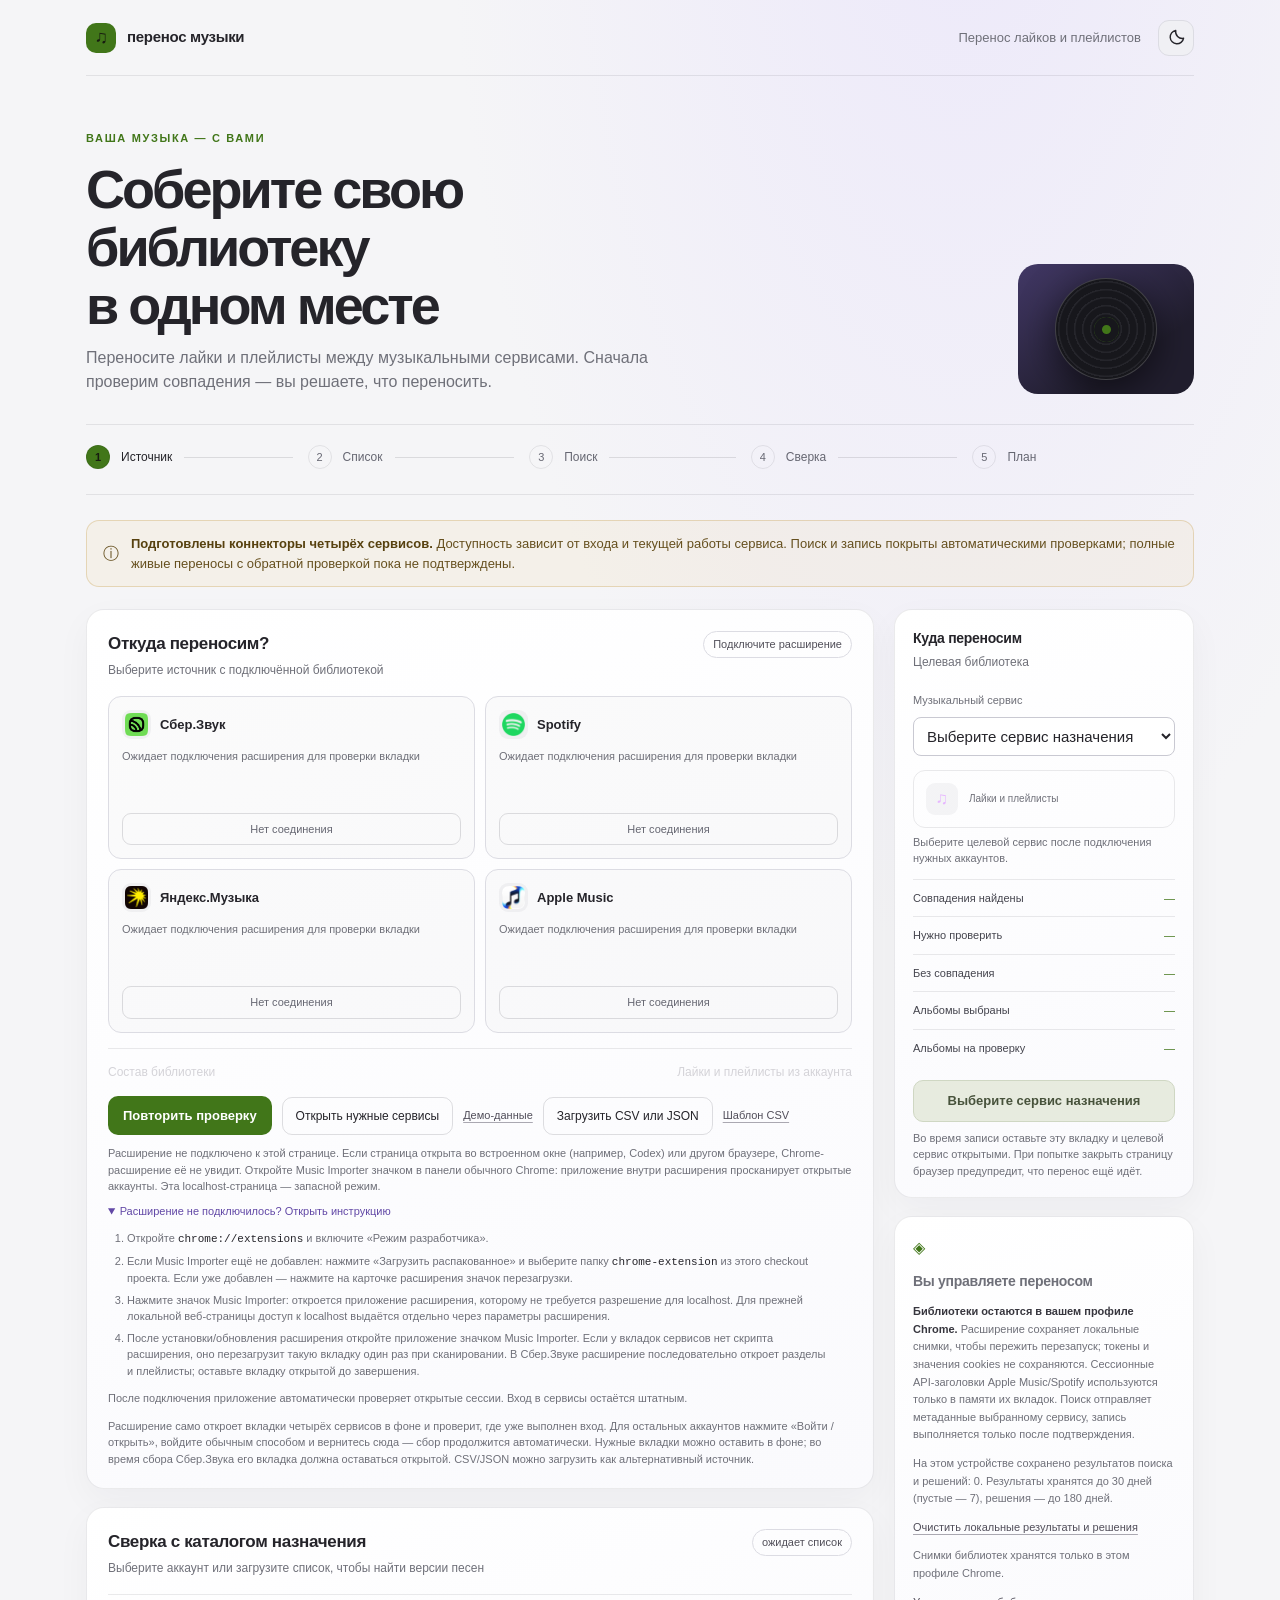
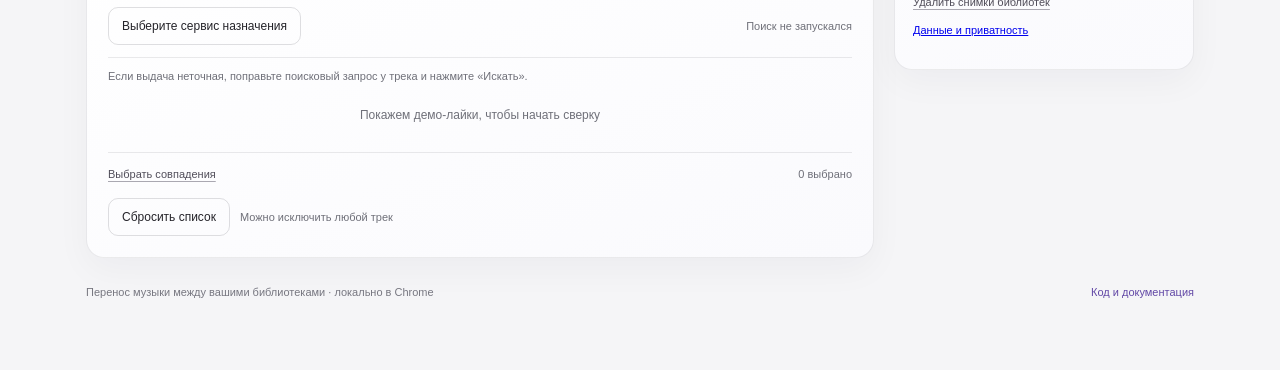
==== commit 43339bff: "fix(ui): restore system theme from toggle Generated-by: OpenAI Codex (GPT-6)\nCo-authored-by: Codex " ====
--- a/demo/index.html
+++ b/demo/index.html
@@ -24,7 +24,7 @@
       <div class="step active" data-step="1" aria-current="step"><span class="step-num">1</span>Источник</div><div class="step" data-step="2"><span class="step-num">2</span>Список</div><div class="step" data-step="3"><span class="step-num">3</span>Поиск</div><div class="step" data-step="4"><span class="step-num">4</span>Сверка</div><div class="step" data-step="5"><span class="step-num">5</span>План</div>
     </nav>
 
-    <div class="notice" role="note"><span class="info" aria-hidden="true">ⓘ</span><span><strong>Подготовлены коннекторы четырёх сервисов.</strong> Сбер.Звук, Spotify, Яндекс.Музыка и Apple Music доступны как источники и цели. Поиск и запись покрыты автоматическими проверками; живые переносы с обратной проверкой ещё не подтверждены.</span></div>
+    <div class="notice" role="note"><span class="info" aria-hidden="true">ⓘ</span><span><strong>Подготовлены коннекторы четырёх сервисов.</strong> Доступность зависит от входа и текущей работы сервиса. Поиск и запись покрыты автоматическими проверками; полные живые переносы с обратной проверкой пока не подтверждены.</span></div>
 
     <main class="layout">
       <div class="main-col">
--- a/demo/styles.css
+++ b/demo/styles.css
@@ -11,8 +11,8 @@
   --amber:#f2c879;
   --red:#f28f8f;
   --radius:18px;
-      --control-bg:#222329;
-      --control-border:#3a3b43;
+  --control-bg:#222329;
+  --control-border:#3a3b43;
   font:15px/1.5 Inter,-apple-system,BlinkMacSystemFont,"Segoe UI",sans-serif
 }
 
@@ -1456,7 +1456,6 @@
 .track-bulk { margin-left:auto }
 .track-pages { width:100% }
 .track-pages #trackPageStatus { text-align:center }
-:root[data-theme="light"] .step:not(:last-child):after { background:#20202a20 }
 :root[data-theme="light"] .source-collections { color:#62636d }
 :root[data-theme="light"] .connect:disabled { color:#666772; opacity:1 }
 :root[data-theme="light"] .step:not(.active) { color:#666772 }
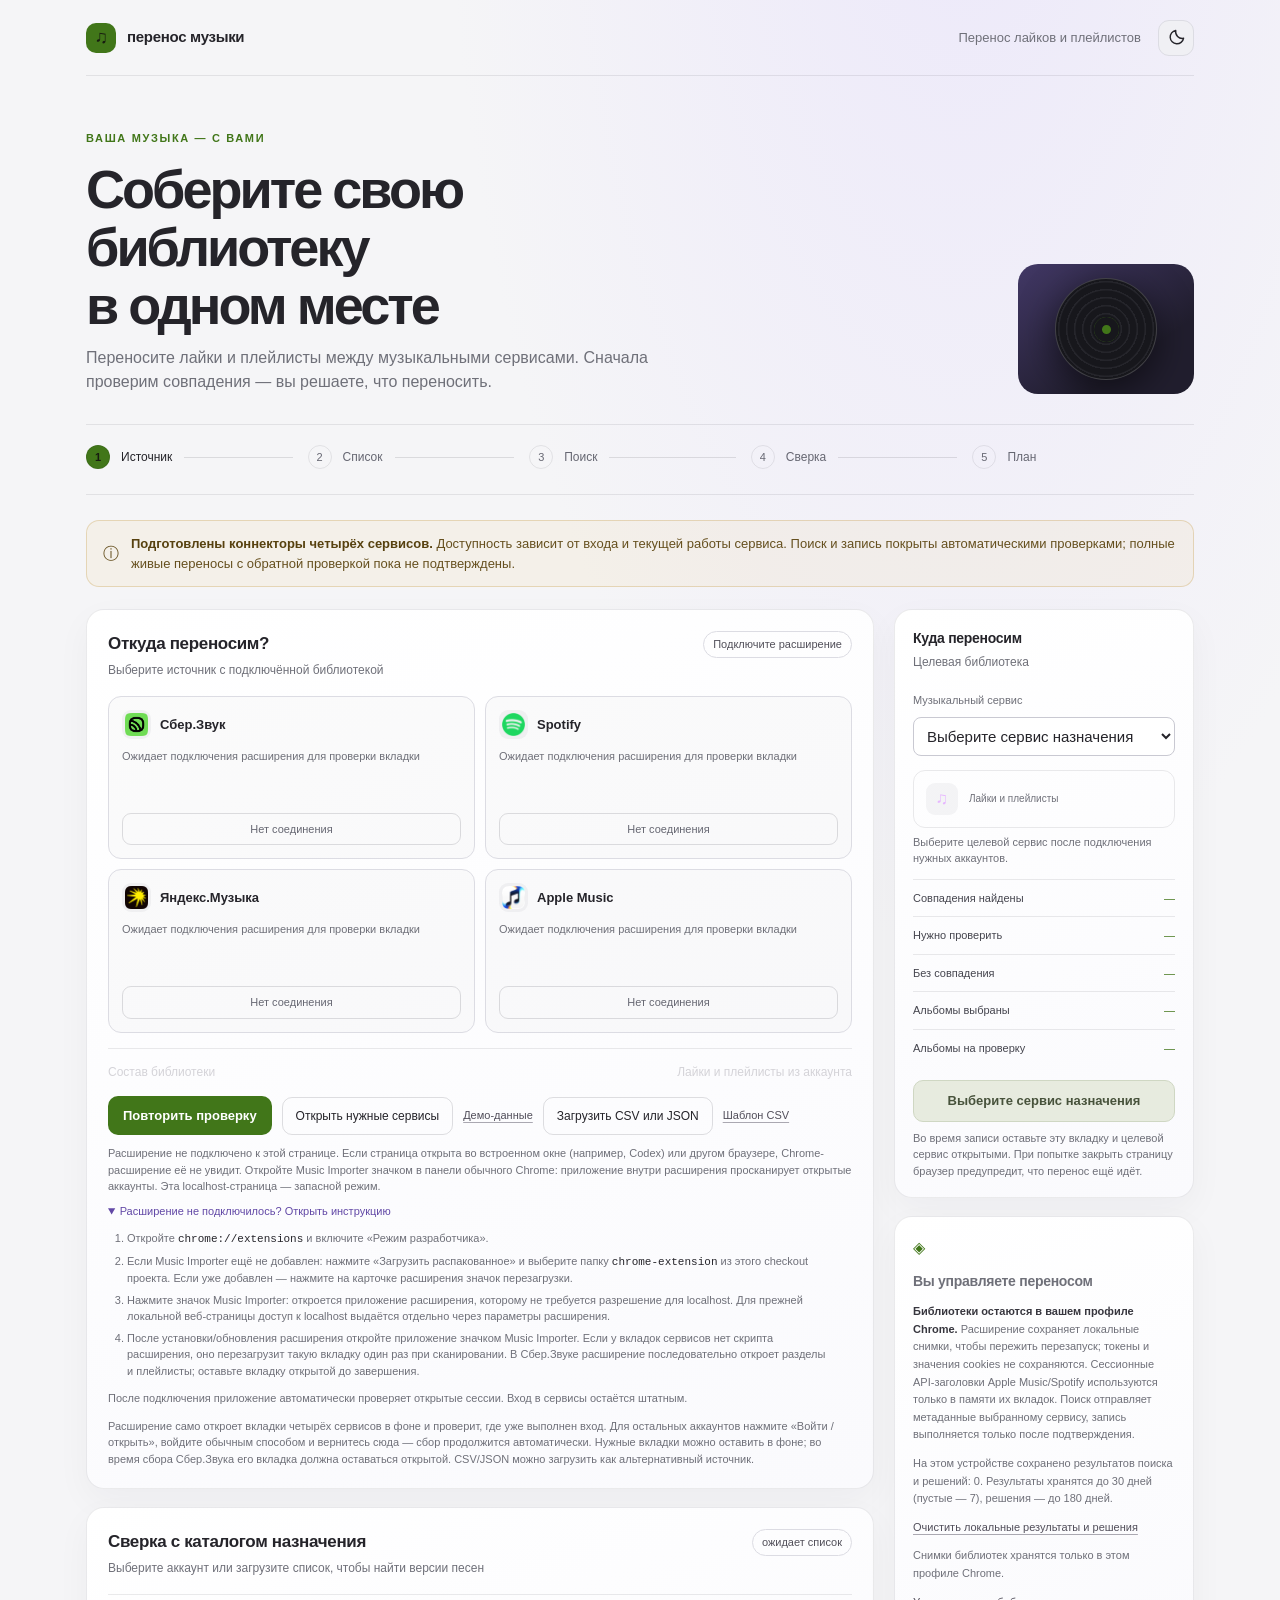
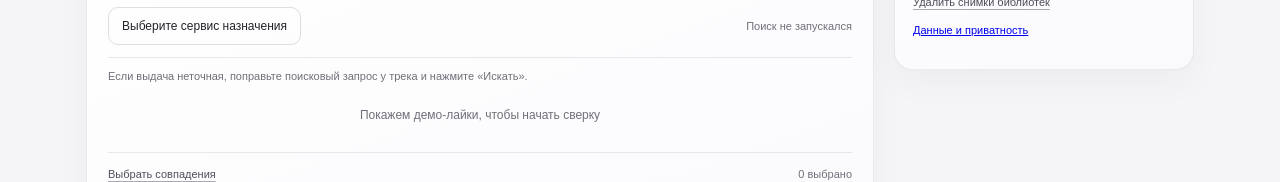
==== commit 0233e2d1: "fix(import): harden pagination and polish library UI Generated-by: OpenAI Codex (GPT-6 Luna) Co-auth" ====
--- a/demo/index.html
+++ b/demo/index.html
@@ -43,7 +43,7 @@
             <label id="targetPlaylistNameLabel" for="targetPlaylistName" hidden>Название копии</label>
             <input id="targetPlaylistName" type="text" maxlength="100" placeholder="Имя нового плейлиста" aria-label="Название нового плейлиста" hidden>
           </div>
-          <div class="action-row"><button class="primary" id="extensionImportBtn" type="button" disabled>Проверяем расширение…</button><button class="secondary" id="openServicesBtn" type="button" disabled>Открыть нужные сервисы</button><button class="linkbtn" id="loadBtn" type="button">Демо-данные</button><label class="secondary file-input-label" for="fileInput">Загрузить CSV или JSON</label><input id="fileInput" type="file" accept=".csv,.json,text/csv,application/json" hidden><button class="linkbtn" id="templateBtn" type="button">Шаблон CSV</button></div><div id="extensionStatus" class="quiet extension-status" role="status" aria-live="polite">Проверяем локальное расширение…</div><details id="extensionHelp" class="extension-help"><summary>Расширение не подключилось? Открыть инструкцию</summary><ol><li>Откройте <code>chrome://extensions</code> и включите «Режим разработчика».</li><li>Если Music Importer ещё не добавлен: нажмите «Загрузить распакованное» и выберите папку <code>chrome-extension</code> из этого checkout проекта. Если уже добавлен — нажмите на карточке расширения значок перезагрузки.</li><li>Нажмите значок Music Importer: откроется приложение расширения, которому не требуется разрешение для localhost. Для прежней локальной веб-страницы доступ к localhost выдаётся отдельно через параметры расширения.</li><li>После установки/обновления расширения откройте приложение значком Music Importer. Если у вкладок сервисов нет скрипта расширения, оно перезагрузит такую вкладку один раз при сканировании. В Сбер.Звуке расширение последовательно откроет разделы и плейлисты; оставьте вкладку открытой до завершения.</li></ol><p>После подключения приложение автоматически проверяет открытые сессии. Вход в сервисы остаётся штатным.</p></details><div class="quiet onboarding-note">Расширение само откроет вкладки четырёх сервисов в фоне и проверит, где уже выполнен вход. Для остальных аккаунтов нажмите «Войти / открыть», войдите обычным способом и вернитесь сюда — сбор продолжится автоматически. Нужные вкладки можно оставить в фоне; во время сбора Сбер.Звука его вкладка должна оставаться открытой. CSV/JSON можно загрузить как альтернативный источник.</div>
+          <div class="action-row"><button class="primary" id="extensionImportBtn" type="button" disabled>Проверяем расширение…</button><button class="secondary" id="openServicesBtn" type="button" disabled>Открыть нужные сервисы</button><button class="linkbtn" id="loadBtn" type="button">Демо-данные</button><button class="secondary" id="uploadFileBtn" type="button" aria-controls="fileInput">Загрузить CSV или JSON</button><input id="fileInput" type="file" accept=".csv,.json,text/csv,application/json" hidden><button class="linkbtn" id="templateBtn" type="button">Шаблон CSV</button></div><div id="extensionStatus" class="quiet extension-status" role="status" aria-live="polite">Проверяем локальное расширение…</div><details id="extensionHelp" class="extension-help"><summary>Расширение не подключилось? Открыть инструкцию</summary><ol><li>Откройте <code>chrome://extensions</code> и включите «Режим разработчика».</li><li>Если Music Importer ещё не добавлен: нажмите «Загрузить распакованное» и выберите папку <code>chrome-extension</code> из этого checkout проекта. Если уже добавлен — нажмите на карточке расширения значок перезагрузки.</li><li>Нажмите значок Music Importer: откроется приложение расширения, которому не требуется разрешение для localhost. Для прежней локальной веб-страницы доступ к localhost выдаётся отдельно через параметры расширения.</li><li>После установки/обновления расширения откройте приложение значком Music Importer. Если у вкладок сервисов нет скрипта расширения, оно перезагрузит такую вкладку один раз при сканировании. В Сбер.Звуке расширение последовательно откроет разделы и плейлисты; оставьте вкладку открытой до завершения.</li></ol><p>После подключения приложение автоматически проверяет открытые сессии. Вход в сервисы остаётся штатным.</p></details><div class="quiet onboarding-note">Расширение само откроет вкладки четырёх сервисов в фоне и проверит, где уже выполнен вход. Для остальных аккаунтов нажмите «Войти / открыть», войдите обычным способом и вернитесь сюда — сбор продолжится автоматически. Нужные вкладки можно оставить в фоне; во время сбора Сбер.Звука его вкладка должна оставаться открытой. CSV/JSON можно загрузить как альтернативный источник.</div>
         </section>
 
         <section class="card" id="reviewCard" aria-labelledby="review-heading">
--- a/demo/styles.css
+++ b/demo/styles.css
@@ -324,6 +324,10 @@
   color:var(--green)
 }
 
+.source-status.partial {
+  color:var(--amber)
+}
+
 .connect {
   width:100%;
   margin-top:10px;
@@ -499,7 +503,7 @@
 }
 
 .confidence {
-  font-size:10px;
+  font-size:11px;
   color:var(--green);
   margin-top:3px
 }
@@ -513,7 +517,7 @@
 }
 
 .badge {
-  font-size:10px;
+  font-size:11px;
   border:1px solid #42602e;
   color:var(--green);
   padding:4px 7px;
@@ -1007,9 +1011,26 @@
   }
 
   .track {
-    grid-template-columns:30px minmax(68px,.7fr) minmax(115px,1.3fr) 32px;
+    grid-template-columns:30px minmax(0,.8fr) minmax(0,1.2fr) 32px;
+    grid-template-rows:auto auto;
     gap:7px
   }
+
+  .track > .cover { grid-column:1; grid-row:1 }
+  .track > div:nth-child(2) { grid-column:2; grid-row:1 }
+  .track > .match { grid-column:3; grid-row:1 / span 2; align-self:center }
+  .track > .badge {
+    display:inline-flex;
+    grid-column:2;
+    grid-row:2;
+    justify-self:start;
+    max-width:100%;
+    margin-top:3px;
+    padding:3px 6px;
+    white-space:normal;
+    line-height:1.25
+  }
+  .track > .include { grid-column:4; grid-row:1; justify-self:end; margin-top:5px }
 
   .cover {
     width:30px;
@@ -1021,15 +1042,15 @@
   }
 
   .track-name {
+    font-size:12px
+  }
+
+  .track-artist {
     font-size:11px
   }
 
-  .track-artist {
-    font-size:10px
-  }
-
   .match select {
-    font-size:10px;
+    font-size:11px;
     padding:6px 4px
   }
 
@@ -1440,7 +1461,6 @@
 .provider-select { width:100%; margin-top:6px; background:var(--control-bg); border:1px solid var(--control-border); color:var(--text); border-radius:8px; padding:9px }
 .catalog-select { max-width:100%; background:var(--control-bg); border:1px solid var(--control-border); color:var(--text); border-radius:8px; padding:9px }
 .source-collection-tools { margin-top:12px }
-.file-input-label { cursor:pointer }
 .extension-status { margin-top:10px }
 .onboarding-note { margin-top:6px }
 .stat-review { color:var(--amber) }
@@ -1457,6 +1477,7 @@
 .track-pages { width:100% }
 .track-pages #trackPageStatus { text-align:center }
 :root[data-theme="light"] .source-collections { color:#62636d }
+:root[data-theme="light"] .source-status.partial { color:#8b5e00 }
 :root[data-theme="light"] .connect:disabled { color:#666772; opacity:1 }
 :root[data-theme="light"] .step:not(.active) { color:#666772 }
 :root[data-theme="light"] .check-row { color:#45454e }
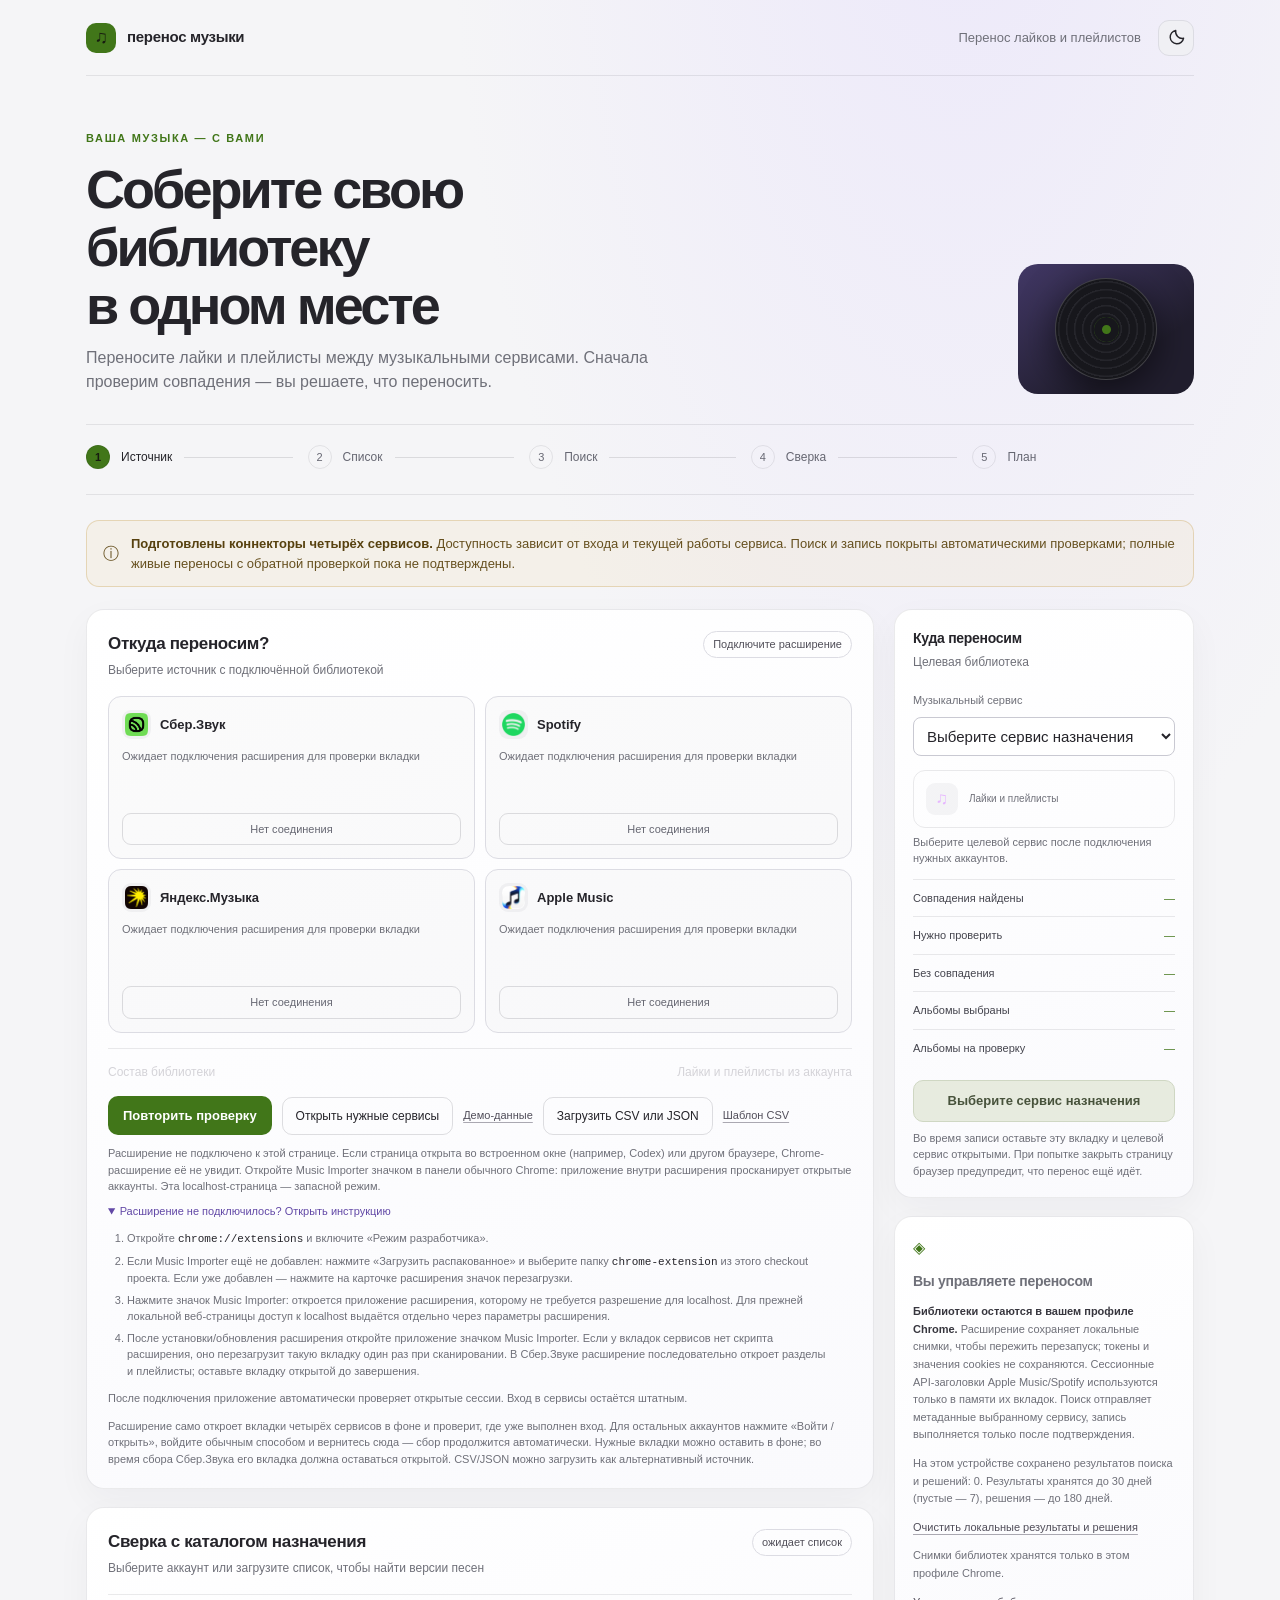
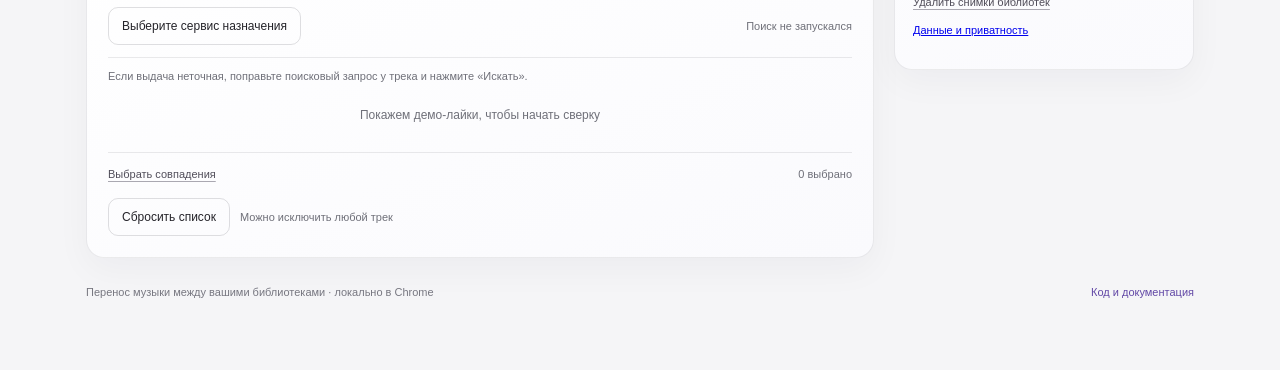
==== commit 302b3e14: "fix(ui): improve mobile workflow readability Generated-by: OpenAI Codex (GPT-6)  Co-authored-by: Cod" ====
--- a/demo/index.html
+++ b/demo/index.html
@@ -21,7 +21,7 @@
     </section>
 
     <nav class="steps" aria-label="Этапы переноса">
-      <div class="step active" data-step="1" aria-current="step"><span class="step-num">1</span>Источник</div><div class="step" data-step="2"><span class="step-num">2</span>Список</div><div class="step" data-step="3"><span class="step-num">3</span>Поиск</div><div class="step" data-step="4"><span class="step-num">4</span>Сверка</div><div class="step" data-step="5"><span class="step-num">5</span>План</div>
+      <div class="step active" data-step="1" aria-current="step"><span class="step-num">1</span><span class="step-label">Источник</span></div><div class="step" data-step="2"><span class="step-num">2</span><span class="step-label">Список</span></div><div class="step" data-step="3"><span class="step-num">3</span><span class="step-label">Поиск</span></div><div class="step" data-step="4"><span class="step-num">4</span><span class="step-label">Сверка</span></div><div class="step" data-step="5"><span class="step-num">5</span><span class="step-label">План</span></div>
     </nav>
 
     <div class="notice" role="note"><span class="info" aria-hidden="true">ⓘ</span><span><strong>Подготовлены коннекторы четырёх сервисов.</strong> Доступность зависит от входа и текущей работы сервиса. Поиск и запись покрыты автоматическими проверками; полные живые переносы с обратной проверкой пока не подтверждены.</span></div>
--- a/demo/styles.css
+++ b/demo/styles.css
@@ -35,7 +35,7 @@
   cursor:pointer
 }
 
-button:focus-visible,select:focus-visible,a:focus-visible {
+button:focus-visible,input:focus-visible,select:focus-visible,textarea:focus-visible,a:focus-visible {
   outline:2px solid var(--green);
   outline-offset:3px
 }
@@ -535,14 +535,14 @@
   color:var(--red)
 }
 
-.include {
+.include,.album-include {
   accent-color:var(--green);
-  width:15px;
-  height:15px
+  width:24px;
+  height:24px
 }
 
 .track.skipped {
-  opacity:.38
+  border-left:3px solid var(--amber)
 }
 
 .review-tools {
@@ -944,8 +944,25 @@
     gap:5px;
     text-align:center;
     white-space:normal;
-    font-size:10px;
+    font-size:12px;
     line-height:1.2
+  }
+
+  .step:not(.active) .step-label {
+    position:absolute;
+    width:1px;
+    height:1px;
+    padding:0;
+    margin:-1px;
+    overflow:hidden;
+    clip:rect(0,0,0,0);
+    white-space:nowrap;
+    border:0
+  }
+
+  .step.active .step-label {
+    font-size:12px;
+    font-weight:650
   }
 
   .step-num {
@@ -996,18 +1013,19 @@
   }
 
   .source-icon {
-    width:24px;
-    height:24px
+    width:28px;
+    height:28px
   }
 
   .source h3 {
     min-width:0;
-    font-size:11px;
+    font-size:13px;
     overflow-wrap:anywhere
   }
 
   .connect {
-    font-size:10px
+    font-size:12px;
+    padding:8px 10px
   }
 
   .track {
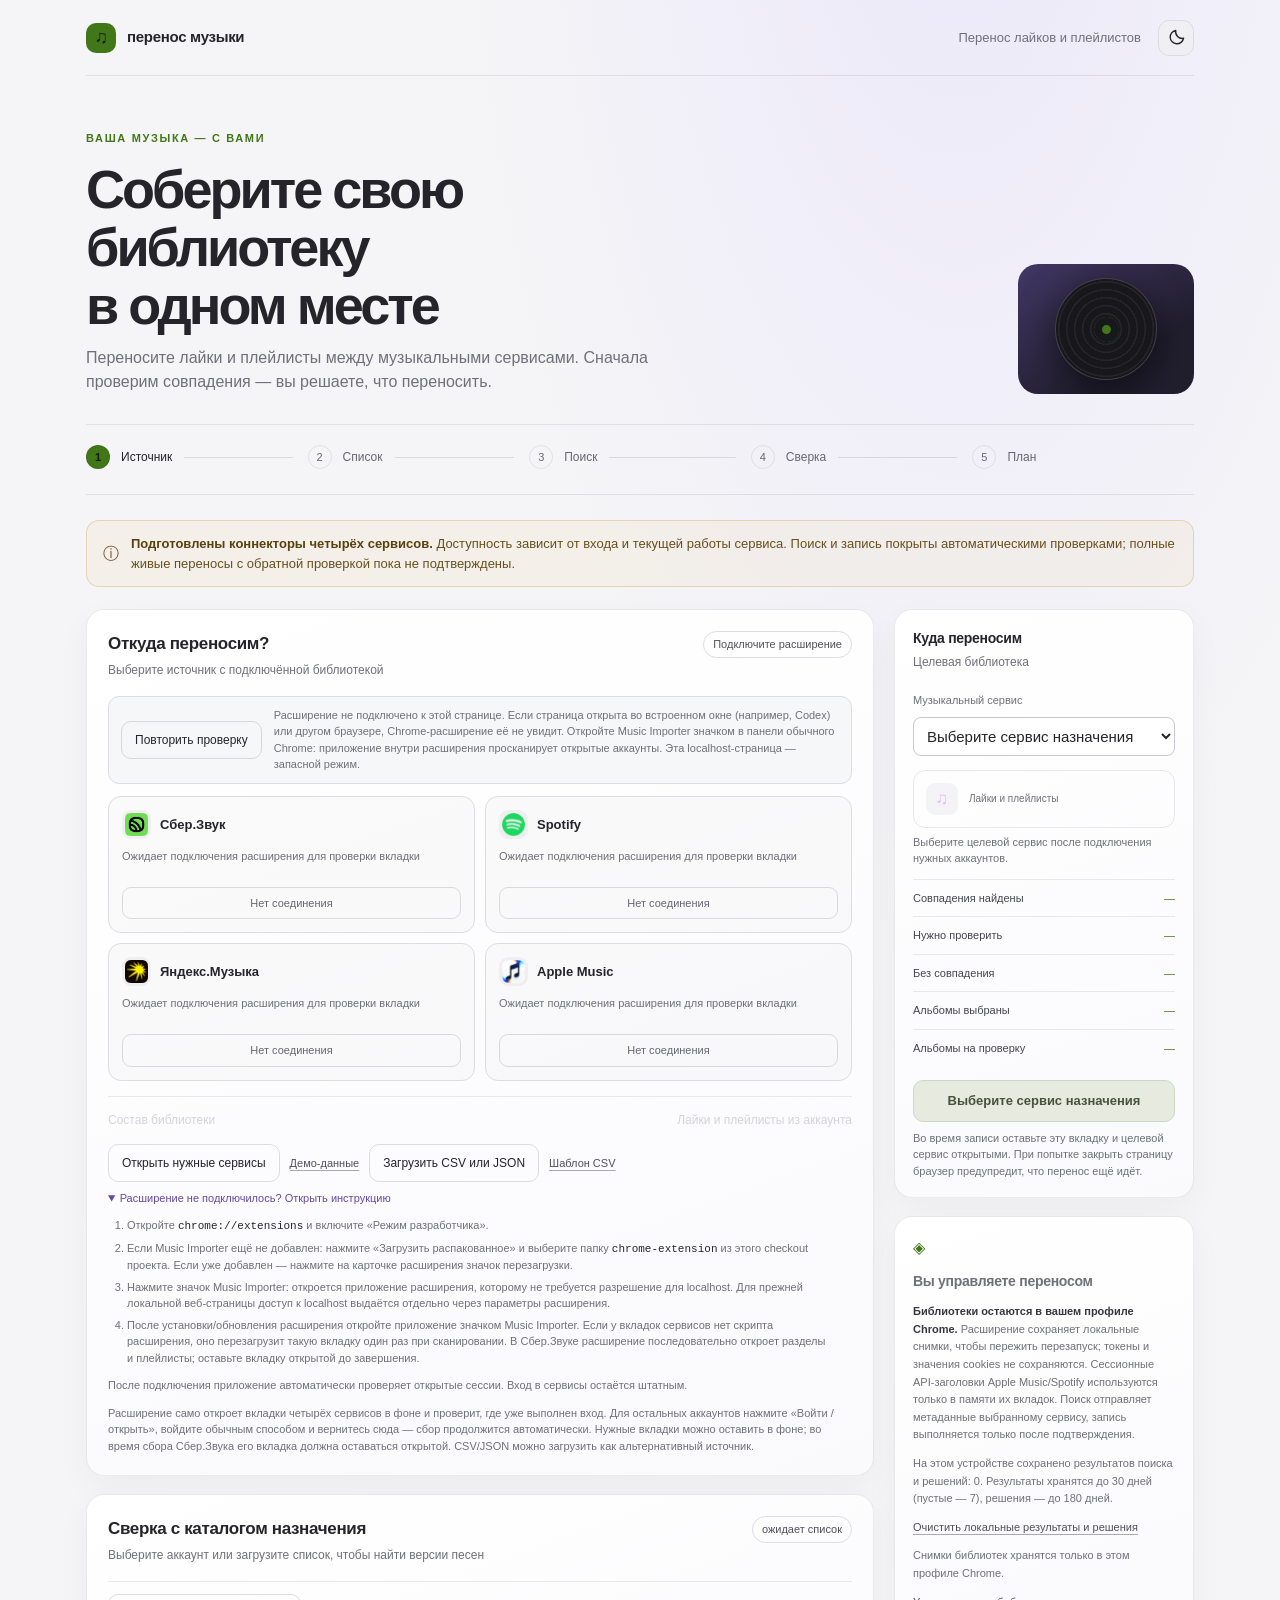
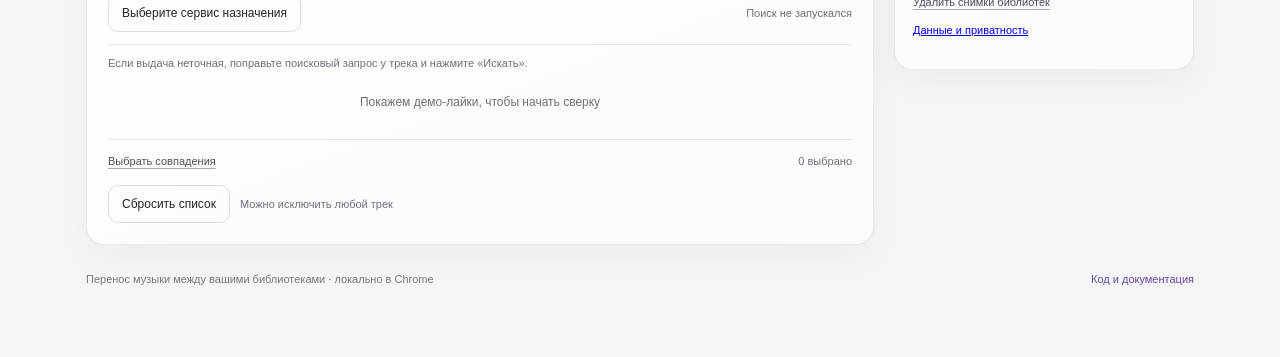
==== commit adeb5280: "fix(ui): show provider-specific scan progress Generated-by: OpenAI Codex (GPT-6) Co-authored-by: Cod" ====
--- a/demo/index.html
+++ b/demo/index.html
@@ -30,11 +30,12 @@
       <div class="main-col">
         <section class="card" aria-labelledby="source-heading">
           <div class="card-head"><div><h2 id="source-heading">Откуда переносим?</h2><p class="card-sub">Выберите источник с подключённой библиотекой</p></div><span class="count">Проверяем подключение…</span></div>
+          <div class="library-scan-toolbar"><button class="secondary" id="extensionImportBtn" type="button" disabled>Проверяем расширение…</button><span id="extensionStatus" class="quiet extension-status" role="status" aria-live="polite">Проверяем локальное расширение…</span></div>
           <div class="sources" role="group" aria-label="Выбор источника">
-            <article class="source" data-source="Сбер.Звук" data-provider="zvuk"><div class="source-top"><span class="source-icon"><img class="provider-logo" src="assets/providers/zvuk.png" alt=""></span><h3>Сбер.Звук</h3></div><div class="source-status" aria-live="polite">Ожидает подключения расширения для проверки вкладки</div><div class="source-collections" aria-label="Состав библиотеки"></div><button class="connect" type="button" disabled>Нет соединения</button></article>
-            <article class="source" data-source="Spotify" data-provider="spotify"><div class="source-top"><span class="source-icon"><img class="provider-logo" src="assets/providers/spotify.png" alt=""></span><h3>Spotify</h3></div><div class="source-status" aria-live="polite">Ожидает подключения расширения для проверки вкладки</div><div class="source-collections" aria-label="Состав библиотеки"></div><button class="connect" type="button" disabled>Нет соединения</button></article>
-            <article class="source" data-source="Яндекс.Музыка" data-provider="yandex-music"><div class="source-top"><span class="source-icon"><img class="provider-logo" src="assets/providers/yandex-music.png" alt=""></span><h3>Яндекс.Музыка</h3></div><div class="source-status" aria-live="polite">Ожидает подключения расширения для проверки вкладки</div><div class="source-collections" aria-label="Состав библиотеки"></div><button class="connect" type="button" disabled>Нет соединения</button></article>
-            <article class="source" data-source="Apple Music" data-provider="apple-music"><div class="source-top"><span class="source-icon"><img class="provider-logo" src="assets/providers/apple-music.png" alt=""></span><h3>Apple Music</h3></div><div class="source-status" aria-live="polite">Ожидает подключения расширения для проверки вкладки</div><div class="source-collections" aria-label="Состав библиотеки"></div><button class="connect" type="button" disabled>Нет соединения</button></article>
+            <article class="source" data-source="Сбер.Звук" data-provider="zvuk"><div class="source-top"><span class="source-icon"><img class="provider-logo" src="assets/providers/zvuk.png" alt=""></span><h3>Сбер.Звук</h3></div><div class="source-status" role="status" aria-live="polite">Ожидает подключения расширения для проверки вкладки</div><progress class="source-progress" aria-label="Сбор библиотеки Сбер.Звука" hidden></progress><div class="source-collections" aria-label="Состав библиотеки"></div><button class="connect" type="button" disabled>Нет соединения</button><button class="source-retry" type="button" hidden>Повторить сбор</button></article>
+            <article class="source" data-source="Spotify" data-provider="spotify"><div class="source-top"><span class="source-icon"><img class="provider-logo" src="assets/providers/spotify.png" alt=""></span><h3>Spotify</h3></div><div class="source-status" role="status" aria-live="polite">Ожидает подключения расширения для проверки вкладки</div><progress class="source-progress" aria-label="Сбор библиотеки Spotify" hidden></progress><div class="source-collections" aria-label="Состав библиотеки"></div><button class="connect" type="button" disabled>Нет соединения</button><button class="source-retry" type="button" hidden>Повторить сбор</button></article>
+            <article class="source" data-source="Яндекс.Музыка" data-provider="yandex-music"><div class="source-top"><span class="source-icon"><img class="provider-logo" src="assets/providers/yandex-music.png" alt=""></span><h3>Яндекс.Музыка</h3></div><div class="source-status" role="status" aria-live="polite">Ожидает подключения расширения для проверки вкладки</div><progress class="source-progress" aria-label="Сбор библиотеки Яндекс.Музыки" hidden></progress><div class="source-collections" aria-label="Состав библиотеки"></div><button class="connect" type="button" disabled>Нет соединения</button><button class="source-retry" type="button" hidden>Повторить сбор</button></article>
+            <article class="source" data-source="Apple Music" data-provider="apple-music"><div class="source-top"><span class="source-icon"><img class="provider-logo" src="assets/providers/apple-music.png" alt=""></span><h3>Apple Music</h3></div><div class="source-status" role="status" aria-live="polite">Ожидает подключения расширения для проверки вкладки</div><progress class="source-progress" aria-label="Сбор библиотеки Apple Music" hidden></progress><div class="source-collections" aria-label="Состав библиотеки"></div><button class="connect" type="button" disabled>Нет соединения</button><button class="source-retry" type="button" hidden>Повторить сбор</button></article>
           </div>
           <div class="playlist-row"><span>Состав библиотеки</span><span>Лайки и плейлисты из аккаунта</span></div>
           <div class="catalog-tools source-collection-tools" id="sourceCollectionTools" hidden>
@@ -43,7 +44,7 @@
             <label id="targetPlaylistNameLabel" for="targetPlaylistName" hidden>Название копии</label>
             <input id="targetPlaylistName" type="text" maxlength="100" placeholder="Имя нового плейлиста" aria-label="Название нового плейлиста" hidden>
           </div>
-          <div class="action-row"><button class="primary" id="extensionImportBtn" type="button" disabled>Проверяем расширение…</button><button class="secondary" id="openServicesBtn" type="button" disabled>Открыть нужные сервисы</button><button class="linkbtn" id="loadBtn" type="button">Демо-данные</button><button class="secondary" id="uploadFileBtn" type="button" aria-controls="fileInput">Загрузить CSV или JSON</button><input id="fileInput" type="file" accept=".csv,.json,text/csv,application/json" hidden><button class="linkbtn" id="templateBtn" type="button">Шаблон CSV</button></div><div id="extensionStatus" class="quiet extension-status" role="status" aria-live="polite">Проверяем локальное расширение…</div><details id="extensionHelp" class="extension-help"><summary>Расширение не подключилось? Открыть инструкцию</summary><ol><li>Откройте <code>chrome://extensions</code> и включите «Режим разработчика».</li><li>Если Music Importer ещё не добавлен: нажмите «Загрузить распакованное» и выберите папку <code>chrome-extension</code> из этого checkout проекта. Если уже добавлен — нажмите на карточке расширения значок перезагрузки.</li><li>Нажмите значок Music Importer: откроется приложение расширения, которому не требуется разрешение для localhost. Для прежней локальной веб-страницы доступ к localhost выдаётся отдельно через параметры расширения.</li><li>После установки/обновления расширения откройте приложение значком Music Importer. Если у вкладок сервисов нет скрипта расширения, оно перезагрузит такую вкладку один раз при сканировании. В Сбер.Звуке расширение последовательно откроет разделы и плейлисты; оставьте вкладку открытой до завершения.</li></ol><p>После подключения приложение автоматически проверяет открытые сессии. Вход в сервисы остаётся штатным.</p></details><div class="quiet onboarding-note">Расширение само откроет вкладки четырёх сервисов в фоне и проверит, где уже выполнен вход. Для остальных аккаунтов нажмите «Войти / открыть», войдите обычным способом и вернитесь сюда — сбор продолжится автоматически. Нужные вкладки можно оставить в фоне; во время сбора Сбер.Звука его вкладка должна оставаться открытой. CSV/JSON можно загрузить как альтернативный источник.</div>
+          <div class="action-row"><button class="secondary" id="openServicesBtn" type="button" disabled>Открыть нужные сервисы</button><button class="linkbtn" id="loadBtn" type="button">Демо-данные</button><button class="secondary" id="uploadFileBtn" type="button" aria-controls="fileInput">Загрузить CSV или JSON</button><input id="fileInput" type="file" accept=".csv,.json,text/csv,application/json" hidden><button class="linkbtn" id="templateBtn" type="button">Шаблон CSV</button></div><details id="extensionHelp" class="extension-help"><summary>Расширение не подключилось? Открыть инструкцию</summary><ol><li>Откройте <code>chrome://extensions</code> и включите «Режим разработчика».</li><li>Если Music Importer ещё не добавлен: нажмите «Загрузить распакованное» и выберите папку <code>chrome-extension</code> из этого checkout проекта. Если уже добавлен — нажмите на карточке расширения значок перезагрузки.</li><li>Нажмите значок Music Importer: откроется приложение расширения, которому не требуется разрешение для localhost. Для прежней локальной веб-страницы доступ к localhost выдаётся отдельно через параметры расширения.</li><li>После установки/обновления расширения откройте приложение значком Music Importer. Если у вкладок сервисов нет скрипта расширения, оно перезагрузит такую вкладку один раз при сканировании. В Сбер.Звуке расширение последовательно откроет разделы и плейлисты; оставьте вкладку открытой до завершения.</li></ol><p>После подключения приложение автоматически проверяет открытые сессии. Вход в сервисы остаётся штатным.</p></details><div class="quiet onboarding-note">Расширение само откроет вкладки четырёх сервисов в фоне и проверит, где уже выполнен вход. Для остальных аккаунтов нажмите «Войти / открыть», войдите обычным способом и вернитесь сюда — сбор продолжится автоматически. Нужные вкладки можно оставить в фоне; во время сбора Сбер.Звука его вкладка должна оставаться открытой. CSV/JSON можно загрузить как альтернативный источник.</div>
         </section>
 
         <section class="card" id="reviewCard" aria-labelledby="review-heading">
--- a/demo/styles.css
+++ b/demo/styles.css
@@ -274,6 +274,20 @@
   gap:10px
 }
 
+.library-scan-toolbar {
+  display:flex;
+  align-items:center;
+  gap:12px;
+  margin:12px 0;
+  padding:10px 12px;
+  border:1px solid var(--line);
+  border-radius:11px;
+  background:#ffffff04
+}
+
+.library-scan-toolbar #extensionImportBtn { flex:0 0 auto }
+.library-scan-toolbar .extension-status { margin:0; min-width:0 }
+
 .source {
   border:1px solid var(--line);
   border-radius:13px;
@@ -328,7 +342,10 @@
   color:var(--amber)
 }
 
-.connect {
+.source-status.failed { color:var(--red) }
+.source-status.stale { color:var(--amber) }
+
+.connect, .source-retry {
   width:100%;
   margin-top:10px;
   border:1px solid #ffffff21;
@@ -339,12 +356,12 @@
   font-size:11px
 }
 
-.connect:hover {
+.connect:hover, .source-retry:hover {
   border-color:#ffffff55;
   background:#ffffff08
 }
 
-.connect:disabled {
+.connect:disabled, .source-retry:disabled {
   color:var(--muted);
   opacity:.82;
   cursor:default
@@ -1004,6 +1021,9 @@
     gap:8px
   }
 
+  .library-scan-toolbar { align-items:flex-start; flex-direction:column; gap:8px }
+  .library-scan-toolbar #extensionImportBtn { width:100% }
+
   .source {
     padding:10px 8px
   }
@@ -1024,6 +1044,11 @@
   }
 
   .connect {
+    font-size:12px;
+    padding:8px 10px
+  }
+
+  .source-retry {
     font-size:12px;
     padding:8px 10px
   }
@@ -1486,7 +1511,12 @@
 .transfer-note { margin:8px 0 0 }
 .report-breakdown,.report-note { margin-top:10px }
 .report-download { margin-top:12px }
-.source { display:grid; grid-template-rows:auto minmax(34px,auto) minmax(30px,auto) auto; align-content:start }
+.source { display:grid; grid-template-rows:auto minmax(34px,auto) 4px minmax(30px,auto) auto auto; align-content:start }
+.source-progress { display:block; width:100%; height:4px; margin:4px 0 0; accent-color:var(--green) }
+.source-progress::-webkit-progress-bar { border-radius:999px; background:var(--line) }
+.source-progress::-webkit-progress-value { border-radius:999px; background:var(--green) }
+.source-retry { border-color:#b7f36b66; color:var(--text); background:#b7f36b0a }
+.source-retry[hidden],.source-progress[hidden] { display:none }
 .source-collections { margin-top:3px; color:var(--muted); font-size:11px; line-height:1.45 }
 .track-filters { display:flex; align-items:center; gap:12px; flex-wrap:wrap; width:100% }
 .track-filters label { display:grid; gap:4px; color:var(--muted); font-size:11px }
@@ -1497,6 +1527,8 @@
 :root[data-theme="light"] .source-collections { color:#62636d }
 :root[data-theme="light"] .source-status.partial { color:#8b5e00 }
 :root[data-theme="light"] .connect:disabled { color:#666772; opacity:1 }
+:root[data-theme="light"] .source-retry { border-color:#51862477; color:#344a22; background:#84bd4f12 }
+:root[data-theme="light"] .library-scan-toolbar { background:#f6f7f8 }
 :root[data-theme="light"] .step:not(.active) { color:#666772 }
 :root[data-theme="light"] .check-row { color:#45454e }
 :root[data-theme="light"] .track-search { color:var(--purple) }
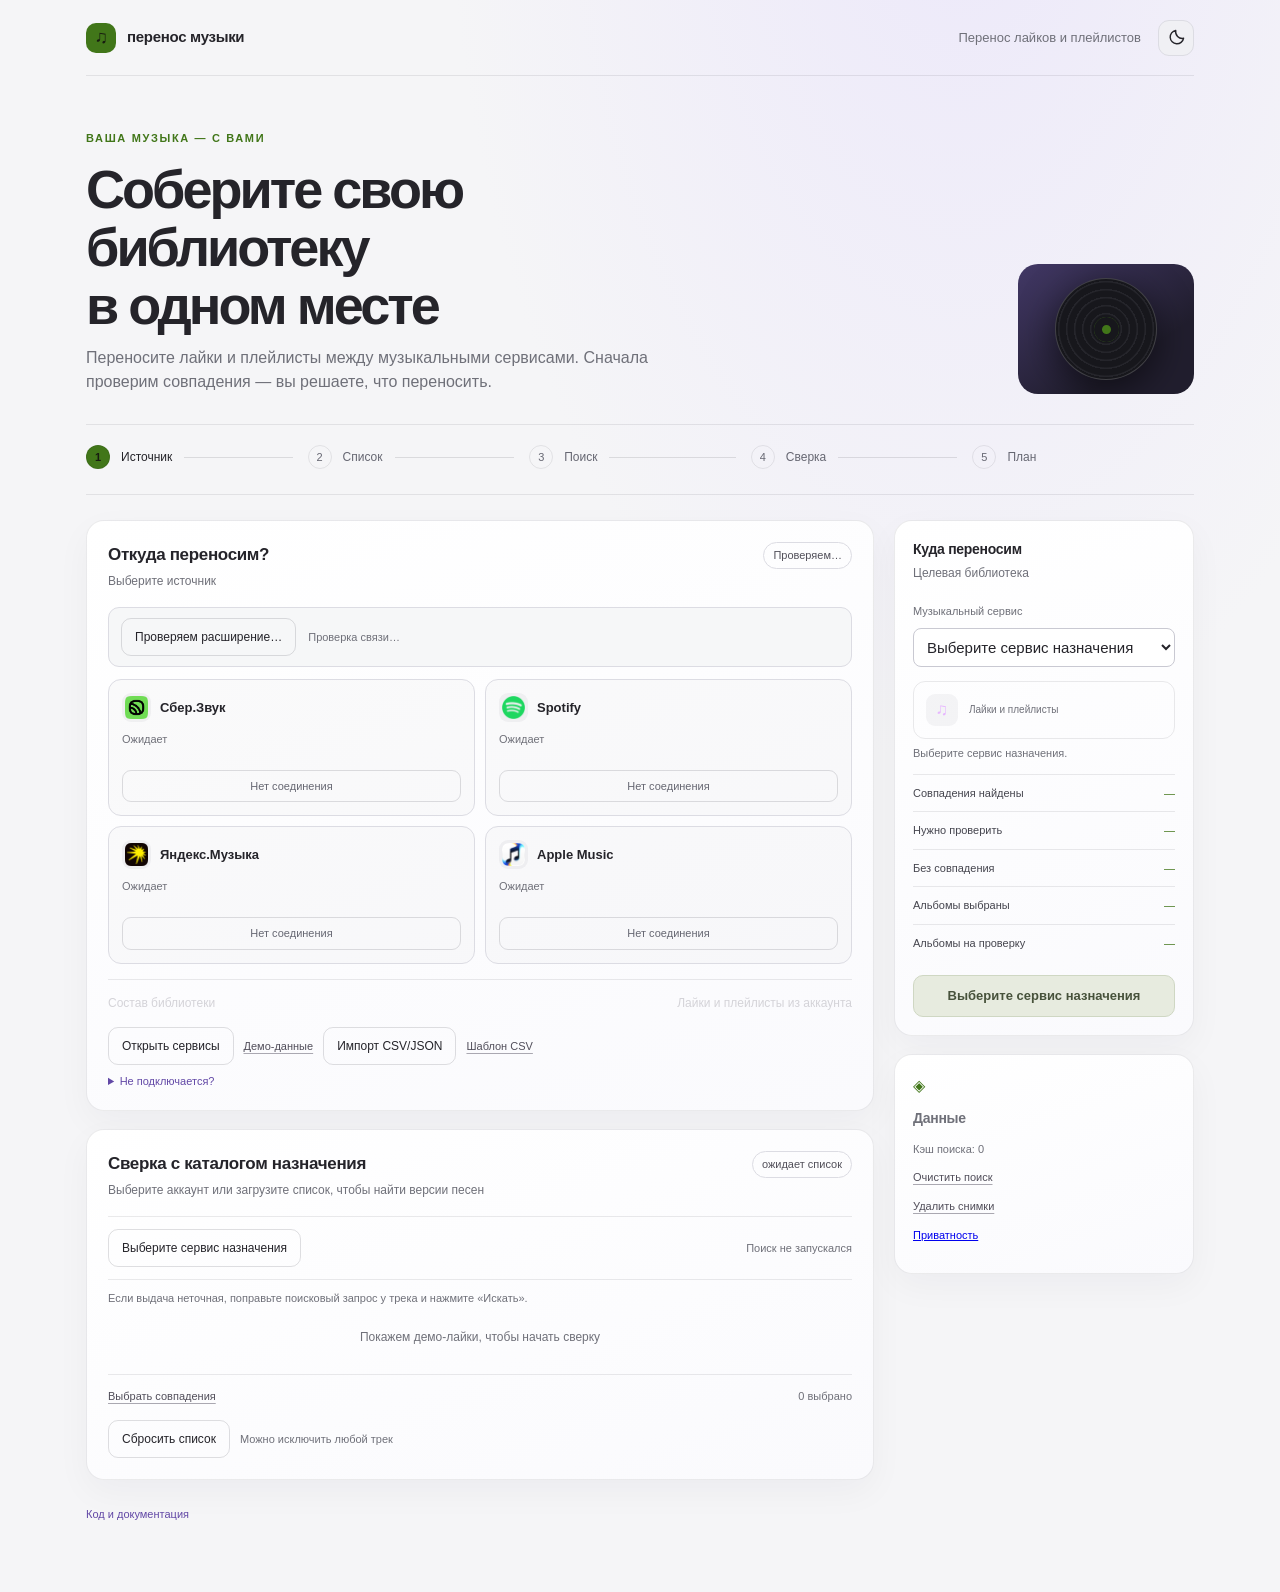
==== commit 928056c4: "fix(ui): remove redundant interface copy Generated-by: OpenAI Codex (GPT-6) Co-authored-by: Codex <n" ====
--- a/demo/index.html
+++ b/demo/index.html
@@ -24,18 +24,16 @@
       <div class="step active" data-step="1" aria-current="step"><span class="step-num">1</span><span class="step-label">Источник</span></div><div class="step" data-step="2"><span class="step-num">2</span><span class="step-label">Список</span></div><div class="step" data-step="3"><span class="step-num">3</span><span class="step-label">Поиск</span></div><div class="step" data-step="4"><span class="step-num">4</span><span class="step-label">Сверка</span></div><div class="step" data-step="5"><span class="step-num">5</span><span class="step-label">План</span></div>
     </nav>
 
-    <div class="notice" role="note"><span class="info" aria-hidden="true">ⓘ</span><span><strong>Подготовлены коннекторы четырёх сервисов.</strong> Доступность зависит от входа и текущей работы сервиса. Поиск и запись покрыты автоматическими проверками; полные живые переносы с обратной проверкой пока не подтверждены.</span></div>
-
     <main class="layout">
       <div class="main-col">
         <section class="card" aria-labelledby="source-heading">
-          <div class="card-head"><div><h2 id="source-heading">Откуда переносим?</h2><p class="card-sub">Выберите источник с подключённой библиотекой</p></div><span class="count">Проверяем подключение…</span></div>
-          <div class="library-scan-toolbar"><button class="secondary" id="extensionImportBtn" type="button" disabled>Проверяем расширение…</button><span id="extensionStatus" class="quiet extension-status" role="status" aria-live="polite">Проверяем локальное расширение…</span></div>
+          <div class="card-head"><div><h2 id="source-heading">Откуда переносим?</h2><p class="card-sub">Выберите источник</p></div><span class="count">Проверяем…</span></div>
+          <div class="library-scan-toolbar"><button class="secondary" id="extensionImportBtn" type="button" disabled>Проверяем…</button><span id="extensionStatus" class="quiet extension-status" role="status" aria-live="polite">Подключаем расширение…</span></div>
           <div class="sources" role="group" aria-label="Выбор источника">
-            <article class="source" data-source="Сбер.Звук" data-provider="zvuk"><div class="source-top"><span class="source-icon"><img class="provider-logo" src="assets/providers/zvuk.png" alt=""></span><h3>Сбер.Звук</h3></div><div class="source-status" role="status" aria-live="polite">Ожидает подключения расширения для проверки вкладки</div><progress class="source-progress" aria-label="Сбор библиотеки Сбер.Звука" hidden></progress><div class="source-collections" aria-label="Состав библиотеки"></div><button class="connect" type="button" disabled>Нет соединения</button><button class="source-retry" type="button" hidden>Повторить сбор</button></article>
-            <article class="source" data-source="Spotify" data-provider="spotify"><div class="source-top"><span class="source-icon"><img class="provider-logo" src="assets/providers/spotify.png" alt=""></span><h3>Spotify</h3></div><div class="source-status" role="status" aria-live="polite">Ожидает подключения расширения для проверки вкладки</div><progress class="source-progress" aria-label="Сбор библиотеки Spotify" hidden></progress><div class="source-collections" aria-label="Состав библиотеки"></div><button class="connect" type="button" disabled>Нет соединения</button><button class="source-retry" type="button" hidden>Повторить сбор</button></article>
-            <article class="source" data-source="Яндекс.Музыка" data-provider="yandex-music"><div class="source-top"><span class="source-icon"><img class="provider-logo" src="assets/providers/yandex-music.png" alt=""></span><h3>Яндекс.Музыка</h3></div><div class="source-status" role="status" aria-live="polite">Ожидает подключения расширения для проверки вкладки</div><progress class="source-progress" aria-label="Сбор библиотеки Яндекс.Музыки" hidden></progress><div class="source-collections" aria-label="Состав библиотеки"></div><button class="connect" type="button" disabled>Нет соединения</button><button class="source-retry" type="button" hidden>Повторить сбор</button></article>
-            <article class="source" data-source="Apple Music" data-provider="apple-music"><div class="source-top"><span class="source-icon"><img class="provider-logo" src="assets/providers/apple-music.png" alt=""></span><h3>Apple Music</h3></div><div class="source-status" role="status" aria-live="polite">Ожидает подключения расширения для проверки вкладки</div><progress class="source-progress" aria-label="Сбор библиотеки Apple Music" hidden></progress><div class="source-collections" aria-label="Состав библиотеки"></div><button class="connect" type="button" disabled>Нет соединения</button><button class="source-retry" type="button" hidden>Повторить сбор</button></article>
+            <article class="source" data-source="Сбер.Звук" data-provider="zvuk"><div class="source-top"><span class="source-icon"><img class="provider-logo" src="assets/providers/zvuk.png" alt=""></span><h3>Сбер.Звук</h3></div><div class="source-status" role="status" aria-live="polite">Ожидает</div><progress class="source-progress" aria-label="Сбор библиотеки Сбер.Звука" hidden></progress><div class="source-collections" aria-label="Состав библиотеки"></div><button class="connect" type="button" disabled>Нет соединения</button><button class="source-retry" type="button" hidden>Повторить сбор</button></article>
+            <article class="source" data-source="Spotify" data-provider="spotify"><div class="source-top"><span class="source-icon"><img class="provider-logo" src="assets/providers/spotify.png" alt=""></span><h3>Spotify</h3></div><div class="source-status" role="status" aria-live="polite">Ожидает</div><progress class="source-progress" aria-label="Сбор библиотеки Spotify" hidden></progress><div class="source-collections" aria-label="Состав библиотеки"></div><button class="connect" type="button" disabled>Нет соединения</button><button class="source-retry" type="button" hidden>Повторить сбор</button></article>
+            <article class="source" data-source="Яндекс.Музыка" data-provider="yandex-music"><div class="source-top"><span class="source-icon"><img class="provider-logo" src="assets/providers/yandex-music.png" alt=""></span><h3>Яндекс.Музыка</h3></div><div class="source-status" role="status" aria-live="polite">Ожидает</div><progress class="source-progress" aria-label="Сбор библиотеки Яндекс.Музыки" hidden></progress><div class="source-collections" aria-label="Состав библиотеки"></div><button class="connect" type="button" disabled>Нет соединения</button><button class="source-retry" type="button" hidden>Повторить сбор</button></article>
+            <article class="source" data-source="Apple Music" data-provider="apple-music"><div class="source-top"><span class="source-icon"><img class="provider-logo" src="assets/providers/apple-music.png" alt=""></span><h3>Apple Music</h3></div><div class="source-status" role="status" aria-live="polite">Ожидает</div><progress class="source-progress" aria-label="Сбор библиотеки Apple Music" hidden></progress><div class="source-collections" aria-label="Состав библиотеки"></div><button class="connect" type="button" disabled>Нет соединения</button><button class="source-retry" type="button" hidden>Повторить сбор</button></article>
           </div>
           <div class="playlist-row"><span>Состав библиотеки</span><span>Лайки и плейлисты из аккаунта</span></div>
           <div class="catalog-tools source-collection-tools" id="sourceCollectionTools" hidden>
@@ -44,7 +42,7 @@
             <label id="targetPlaylistNameLabel" for="targetPlaylistName" hidden>Название копии</label>
             <input id="targetPlaylistName" type="text" maxlength="100" placeholder="Имя нового плейлиста" aria-label="Название нового плейлиста" hidden>
           </div>
-          <div class="action-row"><button class="secondary" id="openServicesBtn" type="button" disabled>Открыть нужные сервисы</button><button class="linkbtn" id="loadBtn" type="button">Демо-данные</button><button class="secondary" id="uploadFileBtn" type="button" aria-controls="fileInput">Загрузить CSV или JSON</button><input id="fileInput" type="file" accept=".csv,.json,text/csv,application/json" hidden><button class="linkbtn" id="templateBtn" type="button">Шаблон CSV</button></div><details id="extensionHelp" class="extension-help"><summary>Расширение не подключилось? Открыть инструкцию</summary><ol><li>Откройте <code>chrome://extensions</code> и включите «Режим разработчика».</li><li>Если Music Importer ещё не добавлен: нажмите «Загрузить распакованное» и выберите папку <code>chrome-extension</code> из этого checkout проекта. Если уже добавлен — нажмите на карточке расширения значок перезагрузки.</li><li>Нажмите значок Music Importer: откроется приложение расширения, которому не требуется разрешение для localhost. Для прежней локальной веб-страницы доступ к localhost выдаётся отдельно через параметры расширения.</li><li>После установки/обновления расширения откройте приложение значком Music Importer. Если у вкладок сервисов нет скрипта расширения, оно перезагрузит такую вкладку один раз при сканировании. В Сбер.Звуке расширение последовательно откроет разделы и плейлисты; оставьте вкладку открытой до завершения.</li></ol><p>После подключения приложение автоматически проверяет открытые сессии. Вход в сервисы остаётся штатным.</p></details><div class="quiet onboarding-note">Расширение само откроет вкладки четырёх сервисов в фоне и проверит, где уже выполнен вход. Для остальных аккаунтов нажмите «Войти / открыть», войдите обычным способом и вернитесь сюда — сбор продолжится автоматически. Нужные вкладки можно оставить в фоне; во время сбора Сбер.Звука его вкладка должна оставаться открытой. CSV/JSON можно загрузить как альтернативный источник.</div>
+          <div class="action-row"><button class="secondary" id="openServicesBtn" type="button" disabled>Открыть сервисы</button><button class="linkbtn" id="loadBtn" type="button">Демо-данные</button><button class="secondary" id="uploadFileBtn" type="button" aria-controls="fileInput">Импорт CSV/JSON</button><input id="fileInput" type="file" accept=".csv,.json,text/csv,application/json" hidden><button class="linkbtn" id="templateBtn" type="button">Шаблон CSV</button></div><details id="extensionHelp" class="extension-help"><summary>Не подключается?</summary><p>В <code>chrome://extensions</code> перезагрузите Music Importer. Если его нет, загрузите папку <code>chrome-extension</code>.</p></details>
         </section>
 
         <section class="card" id="reviewCard" aria-labelledby="review-heading">
@@ -75,17 +73,16 @@
         <section class="card side-card">
           <div class="card-head"><div><h2>Куда переносим</h2><p class="card-sub">Целевая библиотека</p></div></div>
           <label class="quiet" for="targetProvider">Музыкальный сервис</label><select id="targetProvider" class="provider-select" aria-label="Сервис назначения"><option value="">Выберите сервис назначения</option><option value="apple-music">Apple Music</option><option value="yandex-music">Яндекс.Музыка</option><option value="spotify">Spotify</option><option value="zvuk">Сбер.Звук</option></select>
-          <div class="destination"><div class="provider-icon" id="targetProviderIcon" aria-hidden="true" data-provider="">♫</div><div><div class="dest-title" id="targetProviderName">Выберите сервис</div><div class="dest-sub" id="targetCollection">Лайки и плейлисты</div></div></div><p class="quiet" id="targetAccountStatus" role="status" aria-live="polite">Выберите целевой сервис после подключения нужных аккаунтов.</p>
+          <div class="destination"><div class="provider-icon" id="targetProviderIcon" aria-hidden="true" data-provider="">♫</div><div><div class="dest-title" id="targetProviderName">Выберите сервис</div><div class="dest-sub" id="targetCollection">Лайки и плейлисты</div></div></div><p class="quiet" id="targetAccountStatus" role="status" aria-live="polite">Выберите сервис назначения.</p>
           <div class="check-row"><span>Совпадения найдены</span><span id="readyStat">—</span></div><div class="check-row"><span>Нужно проверить</span><span id="reviewStat" class="stat-review">—</span></div><div class="check-row"><span>Без совпадения</span><span id="missingStat" class="stat-missing">—</span></div><div class="check-row"><span>Альбомы выбраны</span><span id="albumReadyStat">—</span></div><div class="check-row"><span>Альбомы на проверку</span><span id="albumReviewStat" class="stat-review">—</span></div>
-          <div class="transfer-job-warning" id="transferJobWarning" role="alert" aria-live="polite"><strong>Предыдущий перенос прервался или не был подтверждён.</strong><p id="transferJobDetails"></p><p>Продолжение сначала прочитает целевые плейлисты и проверит их порядок. Если ID созданного плейлиста не сохранился или содержимое отличается от плана, запись остановится для ручной сверки.</p><button class="primary" id="resumeTransferJob" type="button">Продолжить и сверить автоматически</button><button class="secondary" id="acknowledgeTransferJob" type="button">Я сверил аккаунт вручную</button></div>
+          <div class="transfer-job-warning" id="transferJobWarning" role="alert" aria-live="polite"><strong>Предыдущий перенос прервался или не был подтверждён.</strong><p id="transferJobDetails"></p><button class="primary" id="resumeTransferJob" type="button">Продолжить и сверить</button><button class="secondary" id="acknowledgeTransferJob" type="button">Я сверил аккаунт вручную</button></div>
           <button class="primary side-primary" id="importBtn" type="button" disabled>Сформировать план <span aria-hidden="true">→</span></button>
-          <p class="quiet transfer-note">Во время записи оставьте эту вкладку и целевой сервис открытыми. При попытке закрыть страницу браузер предупредит, что перенос ещё идёт.</p>
-          <div class="report" id="report" aria-live="polite"><h3>План готов</h3><div class="report-grid"><div class="metric"><b id="addedMetric">0</b><span>выбрано</span></div><div class="metric"><b id="skippedMetric">0</b><span>пропущено</span></div><div class="metric"><b>0</b><span>записано</span></div></div><div class="quiet report-breakdown" id="reportBreakdown"></div><div class="quiet report-note">JSON-план содержит выбранные ID совпадений и исходные коллекции. До явного запуска библиотека не меняется.</div><button class="linkbtn report-download" id="downloadReport" type="button">Скачать JSON-план</button></div>
+          <div class="report" id="report" aria-live="polite"><h3>План готов</h3><div class="report-grid"><div class="metric"><b id="addedMetric">0</b><span>выбрано</span></div><div class="metric"><b id="skippedMetric">0</b><span>пропущено</span></div><div class="metric"><b>0</b><span>записано</span></div></div><div class="quiet report-breakdown" id="reportBreakdown"></div><button class="linkbtn report-download" id="downloadReport" type="button">Скачать JSON-план</button></div>
         </section>
-        <section class="card side-card privacy"><div class="privacy-icon" aria-hidden="true">◈</div><h2>Вы управляете переносом</h2><p><strong>Библиотеки остаются в вашем профиле Chrome.</strong> Расширение сохраняет локальные снимки, чтобы пережить перезапуск; токены и значения cookies не сохраняются. Сессионные API-заголовки Apple Music/Spotify используются только в памяти их вкладок. Поиск отправляет метаданные выбранному сервису, запись выполняется только после подтверждения.</p><p id="matchCacheStatus" class="quiet" role="status" aria-live="polite">Результаты поиска и решения сохраняются только на этом устройстве.</p><button id="clearMatchCache" class="linkbtn" type="button">Очистить локальные результаты и решения</button><p id="libraryStorageEstimate" class="quiet" role="status" aria-live="polite">Снимки библиотек хранятся только в этом профиле Chrome.</p><button id="clearLibrarySnapshots" class="linkbtn" type="button" disabled>Удалить снимки библиотек</button><p class="quiet"><a href="privacy.html">Данные и приватность</a></p></section>
+        <section class="card side-card privacy"><div class="privacy-icon" aria-hidden="true">◈</div><h2>Данные</h2><p id="matchCacheStatus" class="quiet" role="status" aria-live="polite"></p><button id="clearMatchCache" class="linkbtn" type="button">Очистить поиск</button><p id="libraryStorageEstimate" class="quiet" role="status" aria-live="polite"></p><button id="clearLibrarySnapshots" class="linkbtn" type="button" disabled>Удалить снимки</button><p class="quiet"><a href="privacy.html">Приватность</a></p></section>
       </aside>
     </main>
-    <footer class="footer"><span>Перенос музыки между вашими библиотеками · локально в Chrome</span><a href="https://github.com/Basil-AS/music_importer/blob/master/README.md">Код и документация</a></footer>
+    <footer class="footer"><a href="https://github.com/Basil-AS/music_importer/blob/master/README.md">Код и документация</a></footer>
   </div>
   <div class="toast" id="toast" role="status" aria-live="polite"></div>
 
--- a/demo/styles.css
+++ b/demo/styles.css
@@ -198,27 +198,6 @@
   color:var(--green)
 }
 
-.notice {
-  display:flex;
-  align-items:center;
-  gap:12px;
-  padding:13px 16px;
-  border:1px solid #dfbb6640;
-  background:#f2c8790b;
-  border-radius:13px;
-  color:#e5d5b0;
-  font-size:13px;
-  margin-bottom:22px
-}
-
-.notice strong {
-  color:#f4deb0
-}
-
-.notice .info {
-  font-size:16px
-}
-
 .layout {
   display:grid;
   grid-template-columns:minmax(0,1fr) 300px;
@@ -992,11 +971,6 @@
     display:none
   }
 
-  .notice {
-    align-items:flex-start;
-    font-size:12px
-  }
-
   .layout {
     grid-template-columns:minmax(0,1fr);
     gap:13px
@@ -1426,16 +1400,6 @@
   color:#fff
 }
 
-:root[data-theme="light"] .notice {
-  background:#f0b83b12;
-  color:#66501f;
-  border-color:#b7831f40
-}
-
-:root[data-theme="light"] .notice strong {
-  color:#57410f
-}
-
 :root[data-theme="light"] .match select,:root[data-theme="light"] .match input,:root[data-theme="light"] .track-query,:root[data-theme="light"] .catalog-tools select {
   background-color:#fff;
   border-color:#c9c9d2;
@@ -1505,11 +1469,9 @@
 .catalog-select { max-width:100%; background:var(--control-bg); border:1px solid var(--control-border); color:var(--text); border-radius:8px; padding:9px }
 .source-collection-tools { margin-top:12px }
 .extension-status { margin-top:10px }
-.onboarding-note { margin-top:6px }
 .stat-review { color:var(--amber) }
 .stat-missing { color:var(--red) }
-.transfer-note { margin:8px 0 0 }
-.report-breakdown,.report-note { margin-top:10px }
+.report-breakdown { margin-top:10px }
 .report-download { margin-top:12px }
 .source { display:grid; grid-template-rows:auto minmax(34px,auto) 4px minmax(30px,auto) auto auto; align-content:start }
 .source-progress { display:block; width:100%; height:4px; margin:4px 0 0; accent-color:var(--green) }
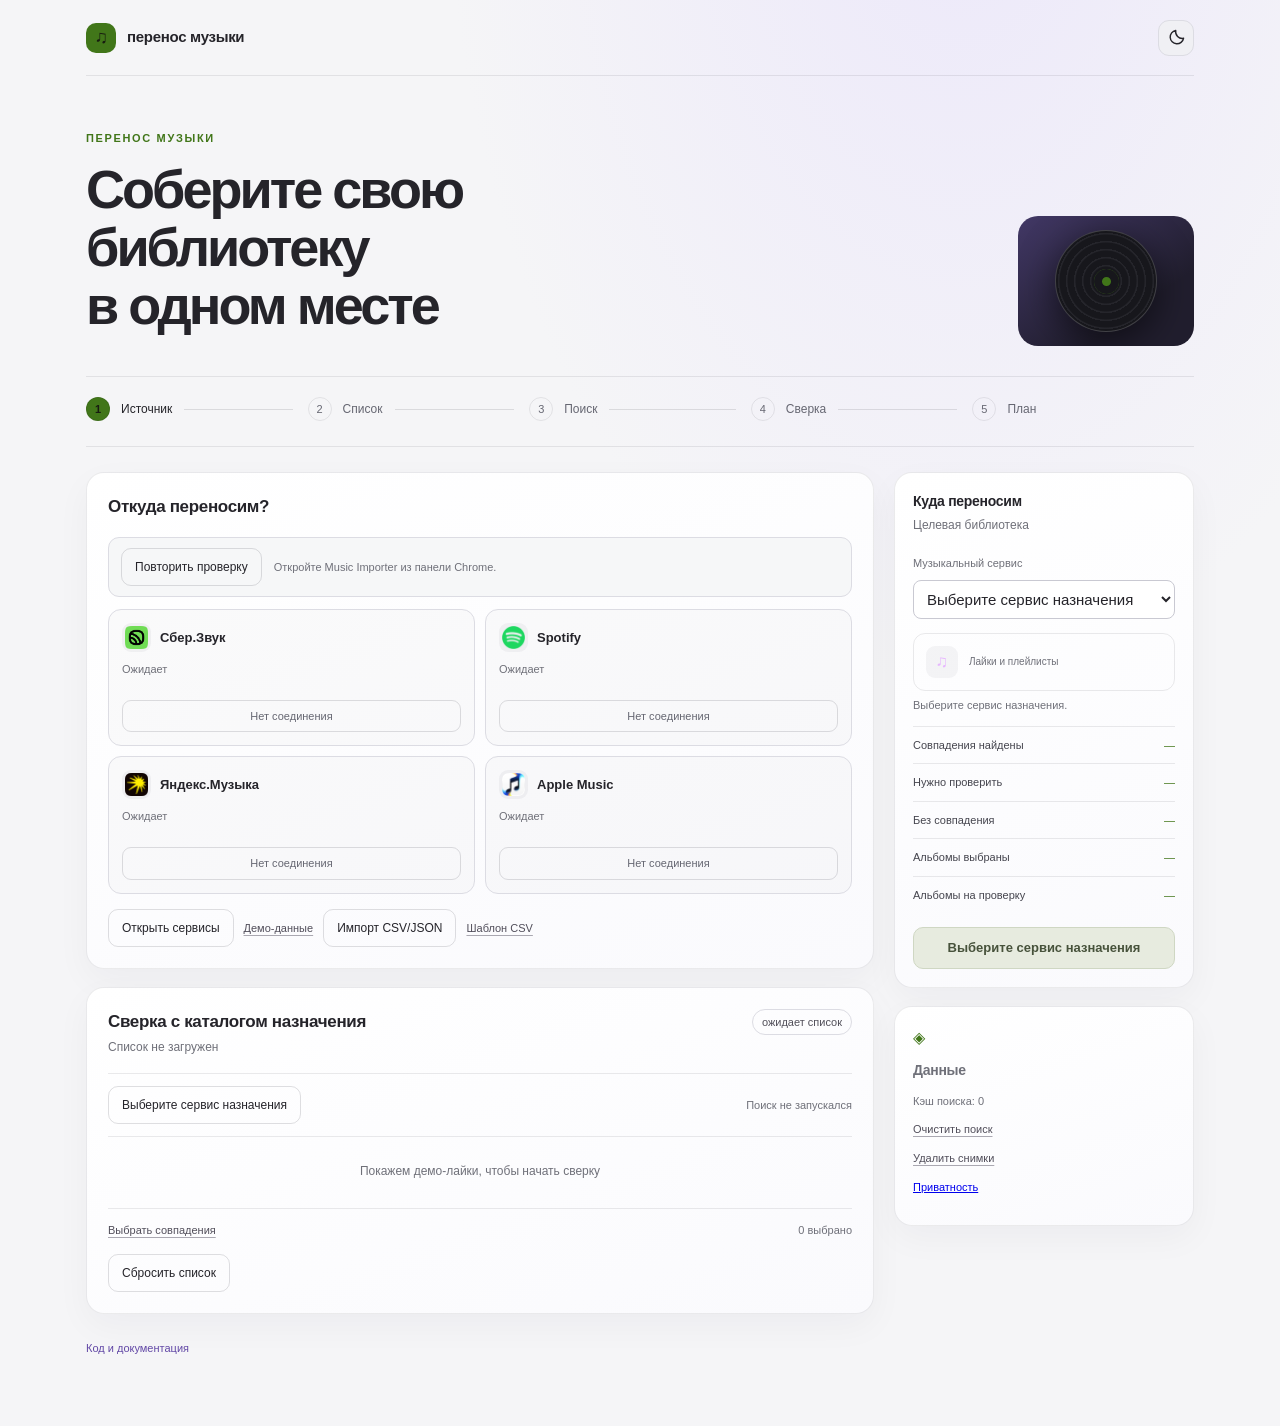
==== commit 8a3c683e: "fix(import): recover provider library scans Add guarded provider recovery, document live route evide" ====
--- a/demo/index.html
+++ b/demo/index.html
@@ -4,6 +4,7 @@
   <meta charset="utf-8">
   <meta name="viewport" content="width=device-width, initial-scale=1">
   <meta name="theme-color" content="#101114">
+  <meta name="description" content="Переносите лайки и плейлисты между Apple Music, Spotify, Яндекс.Музыкой и Сбер.Звуком. Проверяйте совпадения перед переносом.">
   <title>Перенос музыки — библиотека без границ</title>
   <script src="theme.js"></script>
   <link rel="stylesheet" href="styles.css">
@@ -12,11 +13,11 @@
   <div class="shell">
     <header class="topbar">
       <div class="brand"><span class="logo" aria-hidden="true">♫</span><span>перенос музыки</span></div>
-      <div class="top-right"><span>Перенос лайков и плейлистов</span><button class="theme-toggle" id="themeToggle" type="button" aria-label="Переключить тему"><svg class="sun-icon" aria-hidden="true" viewBox="0 0 24 24"><circle cx="12" cy="12" r="4"></circle><path d="M12 2v2m0 16v2M4.93 4.93l1.42 1.42m11.3 11.3 1.42 1.42M2 12h2m16 0h2M4.93 19.07l1.42-1.42m11.3-11.3 1.42-1.42"></path></svg><svg class="moon-icon" aria-hidden="true" viewBox="0 0 24 24"><path d="M20.9 13A8.5 8.5 0 0 1 11 3.1 8.5 8.5 0 1 0 20.9 13Z"></path></svg></button></div>
+      <div class="top-right"><button class="theme-toggle" id="themeToggle" type="button" aria-label="Переключить тему"><svg class="sun-icon" aria-hidden="true" viewBox="0 0 24 24"><circle cx="12" cy="12" r="4"></circle><path d="M12 2v2m0 16v2M4.93 4.93l1.42 1.42m11.3 11.3 1.42 1.42M2 12h2m16 0h2M4.93 19.07l1.42-1.42m11.3-11.3 1.42-1.42"></path></svg><svg class="moon-icon" aria-hidden="true" viewBox="0 0 24 24"><path d="M20.9 13A8.5 8.5 0 0 1 11 3.1 8.5 8.5 0 1 0 20.9 13Z"></path></svg></button></div>
     </header>
 
     <section class="hero" aria-labelledby="title">
-      <div><div class="eyebrow">Ваша музыка — с вами</div><h1 id="title">Соберите свою библиотеку<br>в одном месте</h1><p>Переносите лайки и плейлисты между музыкальными сервисами. Сначала проверим совпадения — вы решаете, что переносить.</p></div>
+      <div><div class="eyebrow">Перенос музыки</div><h1 id="title">Соберите свою библиотеку<br>в одном месте</h1></div>
       <div class="hero-art" aria-hidden="true"><div class="disc"></div></div>
     </section>
 
@@ -27,7 +28,7 @@
     <main class="layout">
       <div class="main-col">
         <section class="card" aria-labelledby="source-heading">
-          <div class="card-head"><div><h2 id="source-heading">Откуда переносим?</h2><p class="card-sub">Выберите источник</p></div><span class="count">Проверяем…</span></div>
+          <div class="card-head"><div><h2 id="source-heading">Откуда переносим?</h2></div></div>
           <div class="library-scan-toolbar"><button class="secondary" id="extensionImportBtn" type="button" disabled>Проверяем…</button><span id="extensionStatus" class="quiet extension-status" role="status" aria-live="polite">Подключаем расширение…</span></div>
           <div class="sources" role="group" aria-label="Выбор источника">
             <article class="source" data-source="Сбер.Звук" data-provider="zvuk"><div class="source-top"><span class="source-icon"><img class="provider-logo" src="assets/providers/zvuk.png" alt=""></span><h3>Сбер.Звук</h3></div><div class="source-status" role="status" aria-live="polite">Ожидает</div><progress class="source-progress" aria-label="Сбор библиотеки Сбер.Звука" hidden></progress><div class="source-collections" aria-label="Состав библиотеки"></div><button class="connect" type="button" disabled>Нет соединения</button><button class="source-retry" type="button" hidden>Повторить сбор</button></article>
@@ -35,20 +36,18 @@
             <article class="source" data-source="Яндекс.Музыка" data-provider="yandex-music"><div class="source-top"><span class="source-icon"><img class="provider-logo" src="assets/providers/yandex-music.png" alt=""></span><h3>Яндекс.Музыка</h3></div><div class="source-status" role="status" aria-live="polite">Ожидает</div><progress class="source-progress" aria-label="Сбор библиотеки Яндекс.Музыки" hidden></progress><div class="source-collections" aria-label="Состав библиотеки"></div><button class="connect" type="button" disabled>Нет соединения</button><button class="source-retry" type="button" hidden>Повторить сбор</button></article>
             <article class="source" data-source="Apple Music" data-provider="apple-music"><div class="source-top"><span class="source-icon"><img class="provider-logo" src="assets/providers/apple-music.png" alt=""></span><h3>Apple Music</h3></div><div class="source-status" role="status" aria-live="polite">Ожидает</div><progress class="source-progress" aria-label="Сбор библиотеки Apple Music" hidden></progress><div class="source-collections" aria-label="Состав библиотеки"></div><button class="connect" type="button" disabled>Нет соединения</button><button class="source-retry" type="button" hidden>Повторить сбор</button></article>
           </div>
-          <div class="playlist-row"><span>Состав библиотеки</span><span>Лайки и плейлисты из аккаунта</span></div>
           <div class="catalog-tools source-collection-tools" id="sourceCollectionTools" hidden>
             <label for="sourceCollectionSelect">Переносить</label>
             <select id="sourceCollectionSelect" class="catalog-select" aria-label="Коллекция источника"></select>
             <label id="targetPlaylistNameLabel" for="targetPlaylistName" hidden>Название копии</label>
             <input id="targetPlaylistName" type="text" maxlength="100" placeholder="Имя нового плейлиста" aria-label="Название нового плейлиста" hidden>
           </div>
-          <div class="action-row"><button class="secondary" id="openServicesBtn" type="button" disabled>Открыть сервисы</button><button class="linkbtn" id="loadBtn" type="button">Демо-данные</button><button class="secondary" id="uploadFileBtn" type="button" aria-controls="fileInput">Импорт CSV/JSON</button><input id="fileInput" type="file" accept=".csv,.json,text/csv,application/json" hidden><button class="linkbtn" id="templateBtn" type="button">Шаблон CSV</button></div><details id="extensionHelp" class="extension-help"><summary>Не подключается?</summary><p>В <code>chrome://extensions</code> перезагрузите Music Importer. Если его нет, загрузите папку <code>chrome-extension</code>.</p></details>
+          <div class="action-row"><button class="secondary" id="openServicesBtn" type="button" disabled>Открыть сервисы</button><button class="linkbtn" id="loadBtn" type="button">Демо-данные</button><button class="secondary" id="uploadFileBtn" type="button" aria-controls="fileInput">Импорт CSV/JSON</button><input id="fileInput" type="file" accept=".csv,.json,text/csv,application/json" hidden><button class="linkbtn" id="templateBtn" type="button">Шаблон CSV</button></div>
         </section>
 
         <section class="card" id="reviewCard" aria-labelledby="review-heading">
-          <div class="card-head"><div><h2 id="review-heading">Сверка с каталогом</h2><p class="card-sub" id="reviewSub">Выберите аккаунт или загрузите список, чтобы найти версии песен</p></div><span class="count" id="matchCount">ожидает список</span></div>
+          <div class="card-head"><div><h2 id="review-heading">Сверка с каталогом</h2><p class="card-sub" id="reviewSub">Список не загружен</p></div><span class="count" id="matchCount">ожидает список</span></div>
           <div class="catalog-tools"><label for="storefront">Регион Apple</label><select id="storefront" aria-label="Страна каталога Apple"><option value="AE">ОАЭ</option><option value="US">США</option><option value="GB">Великобритания</option><option value="CA">Канада</option><option value="AU">Австралия</option></select><button class="secondary" type="button" id="searchBtn" disabled>Найти совпадения</button><button class="secondary" type="button" id="cancelSearchBtn" hidden>Остановить поиск</button><span class="quiet" id="searchStatus" aria-live="polite">Поиск не запускался</span></div>
-          <p class="quiet match-hint">Если выдача неточная, поправьте поисковый запрос у трека и нажмите «Искать».</p>
           <div class="track-tools" id="trackTools" hidden>
             <div class="track-filters">
               <label>Статус<select id="trackStatusFilter" aria-label="Фильтр по статусу"><option value="all">Все треки</option><option value="review">Нужна проверка</option><option value="matched">Есть совпадение</option><option value="missing">Не найдено</option><option value="excluded">Исключено</option></select></label>
@@ -59,13 +58,13 @@
           </div>
           <div class="track-list" id="trackList"><div class="empty">Покажем демо-лайки, чтобы начать сверку</div></div>
           <div id="albumSection" hidden>
-            <div class="card-head album-head"><div><h3 id="album-heading" class="album-heading-title">Альбомы</h3><p class="card-sub">Сохранённые альбомы переносятся целыми альбомами и не раскладываются на треки.</p></div><span class="count" id="albumCount"></span></div>
+            <div class="card-head album-head"><div><h3 id="album-heading" class="album-heading-title">Альбомы</h3></div><span class="count" id="albumCount"></span></div>
             <p class="quiet" id="albumNotice" hidden>Альбомы источника не подтверждены полностью, поэтому в этот перенос они не входят. Выберите «Только альбомы», чтобы увидеть причину, или обновите аккаунт.</p>
             <div class="track-list" id="albumList" aria-labelledby="album-heading"></div>
             <div class="track-tools" id="albumPages" hidden><span></span><div class="track-pages"><button class="secondary" type="button" id="previousAlbumPage" aria-label="Предыдущая страница альбомов">←</button><span class="quiet" id="albumPageStatus" aria-live="polite"></span><button class="secondary" type="button" id="nextAlbumPage" aria-label="Следующая страница альбомов">→</button></div></div>
           </div>
           <div class="review-tools"><button class="linkbtn" type="button" id="toggleAll">Снять выбор со всех</button><span class="quiet" id="selectedCount">0 выбрано</span></div>
-          <div class="action-row"><button class="secondary" type="button" id="resetBtn">Сбросить список</button><span class="quiet">Можно исключить любой трек</span></div>
+          <div class="action-row"><button class="secondary" type="button" id="resetBtn">Сбросить список</button></div>
         </section>
       </div>
 
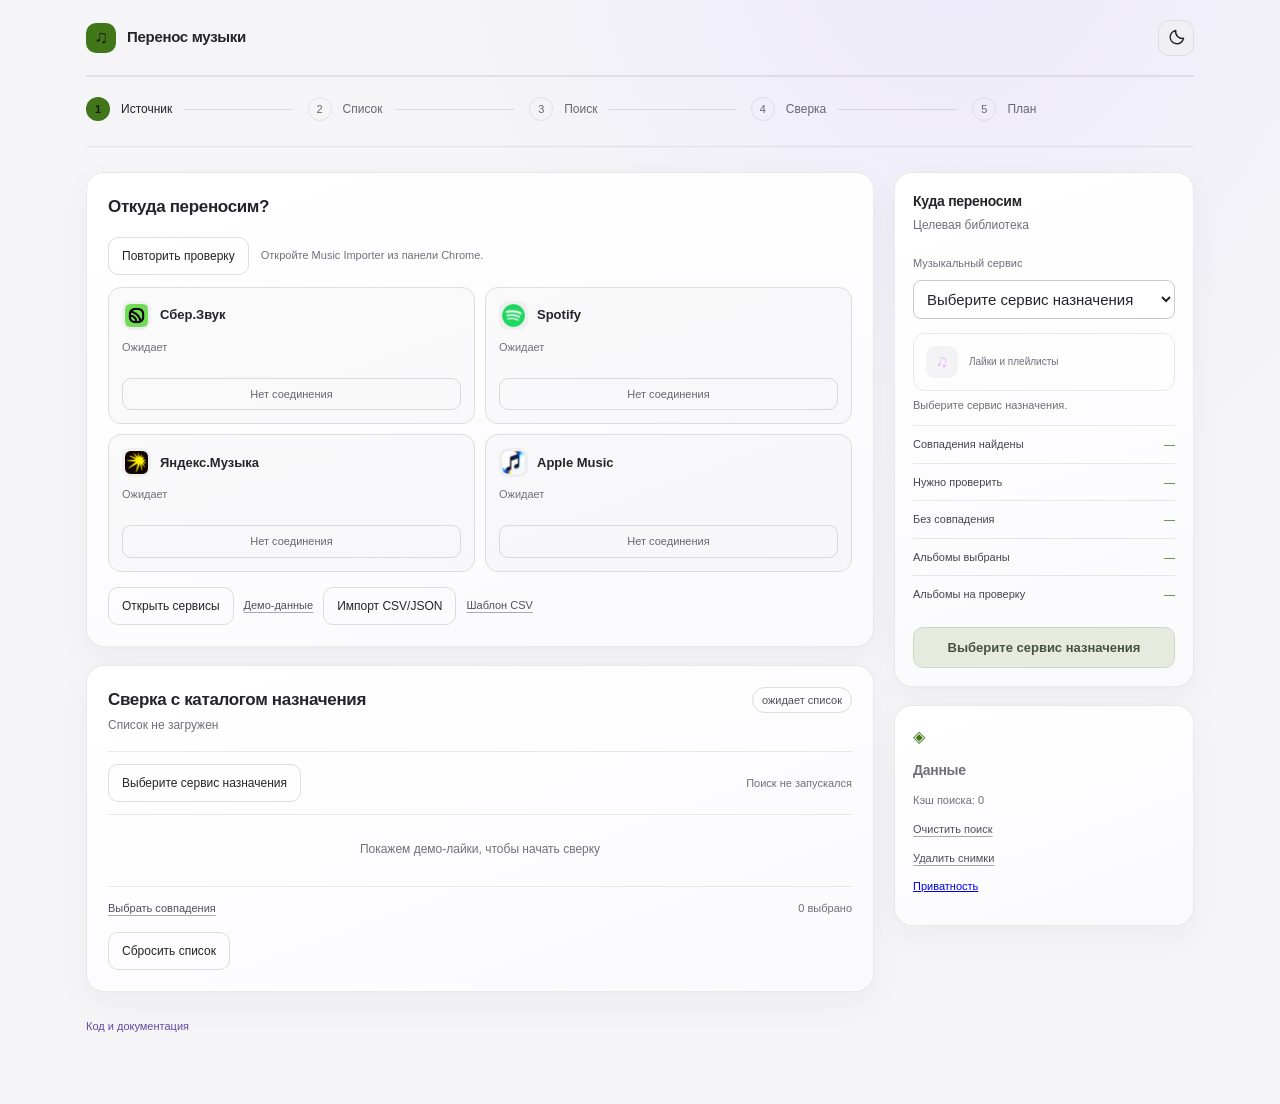
==== commit 92e19c8c: "fix(ui): trim importer header and add favicon Remove duplicated promotional hero copy and provide a " ====
--- a/demo/index.html
+++ b/demo/index.html
@@ -5,21 +5,17 @@
   <meta name="viewport" content="width=device-width, initial-scale=1">
   <meta name="theme-color" content="#101114">
   <meta name="description" content="Переносите лайки и плейлисты между Apple Music, Spotify, Яндекс.Музыкой и Сбер.Звуком. Проверяйте совпадения перед переносом.">
-  <title>Перенос музыки — библиотека без границ</title>
+  <title>Перенос музыки</title>
+  <link rel="icon" href="assets/favicon.svg" type="image/svg+xml">
   <script src="theme.js"></script>
   <link rel="stylesheet" href="styles.css">
 </head>
 <body>
   <div class="shell">
     <header class="topbar">
-      <div class="brand"><span class="logo" aria-hidden="true">♫</span><span>перенос музыки</span></div>
+      <div class="brand"><span class="logo" aria-hidden="true">♫</span><h1>Перенос музыки</h1></div>
       <div class="top-right"><button class="theme-toggle" id="themeToggle" type="button" aria-label="Переключить тему"><svg class="sun-icon" aria-hidden="true" viewBox="0 0 24 24"><circle cx="12" cy="12" r="4"></circle><path d="M12 2v2m0 16v2M4.93 4.93l1.42 1.42m11.3 11.3 1.42 1.42M2 12h2m16 0h2M4.93 19.07l1.42-1.42m11.3-11.3 1.42-1.42"></path></svg><svg class="moon-icon" aria-hidden="true" viewBox="0 0 24 24"><path d="M20.9 13A8.5 8.5 0 0 1 11 3.1 8.5 8.5 0 1 0 20.9 13Z"></path></svg></button></div>
     </header>
-
-    <section class="hero" aria-labelledby="title">
-      <div><div class="eyebrow">Перенос музыки</div><h1 id="title">Соберите свою библиотеку<br>в одном месте</h1></div>
-      <div class="hero-art" aria-hidden="true"><div class="disc"></div></div>
-    </section>
 
     <nav class="steps" aria-label="Этапы переноса">
       <div class="step active" data-step="1" aria-current="step"><span class="step-num">1</span><span class="step-label">Источник</span></div><div class="step" data-step="2"><span class="step-num">2</span><span class="step-label">Список</span></div><div class="step" data-step="3"><span class="step-num">3</span><span class="step-label">Поиск</span></div><div class="step" data-step="4"><span class="step-num">4</span><span class="step-label">Сверка</span></div><div class="step" data-step="5"><span class="step-num">5</span><span class="step-label">План</span></div>
--- a/demo/styles.css
+++ b/demo/styles.css
@@ -63,6 +63,11 @@
   letter-spacing:-.02em
 }
 
+.brand h1 {
+  margin:0;
+  font:inherit
+}
+
 .logo {
   width:30px;
   height:30px;
@@ -83,69 +88,6 @@
   font-size:13px
 }
 
-.hero {
-  padding:54px 0 30px;
-  display:flex;
-  justify-content:space-between;
-  align-items:end;
-  gap:24px
-}
-
-.eyebrow {
-  color:var(--green);
-  font-size:11px;
-  font-weight:750;
-  letter-spacing:.15em;
-  text-transform:uppercase
-}
-
-.hero h1 {
-  font-size:clamp(34px,5vw,54px);
-  letter-spacing:-.055em;
-  line-height:1.08;
-  margin:13px 0 12px;
-  max-width:660px
-}
-
-.hero p {
-  color:var(--muted);
-  max-width:590px;
-  margin:0;
-  font-size:16px
-}
-
-.hero-art {
-  height:130px;
-  width:176px;
-  position:relative;
-  flex:none;
-  overflow:hidden;
-  border-radius:20px;
-  background:linear-gradient(145deg,#423866,#211e2e 70%);
-  display:grid;
-  place-items:center
-}
-
-.disc {
-  height:102px;
-  width:102px;
-  border-radius:50%;
-  border:1px solid #ffffff2e;
-  background:repeating-radial-gradient(circle,#17171c 0 6px,#25252b 7px 8px);
-  display:grid;
-  place-items:center;
-  box-shadow:0 10px 36px #0008
-}
-
-.disc:after {
-  content:"";
-  height:25px;
-  width:25px;
-  background:var(--green);
-  border-radius:50%;
-  box-shadow:inset 0 0 0 8px #17171c
-}
-
 .steps {
   display:grid;
   grid-template-columns:repeat(5,1fr);
@@ -258,10 +200,9 @@
   align-items:center;
   gap:12px;
   margin:12px 0;
-  padding:10px 12px;
-  border:1px solid var(--line);
-  border-radius:11px;
-  background:#ffffff04
+  padding:0;
+  border:0;
+  background:transparent
 }
 
 .library-scan-toolbar #extensionImportBtn { flex:0 0 auto }
@@ -895,35 +836,6 @@
 
   .topbar {
     height:62px
-  }
-
-  .hero {
-    padding:37px 0 26px;
-    align-items:stretch;
-    flex-direction:column;
-    gap:12px
-  }
-
-  .hero-art {
-    align-self:flex-end;
-    width:82px;
-    height:82px;
-    margin-top:-4px
-  }
-
-  .disc {
-    width:61px;
-    height:61px
-  }
-
-  .disc:after {
-    width:20px;
-    height:20px;
-    box-shadow:inset 0 0 0 6px #17171c
-  }
-
-  .hero p {
-    font-size:14px
   }
 
   .steps {
@@ -1490,7 +1402,7 @@
 :root[data-theme="light"] .source-status.partial { color:#8b5e00 }
 :root[data-theme="light"] .connect:disabled { color:#666772; opacity:1 }
 :root[data-theme="light"] .source-retry { border-color:#51862477; color:#344a22; background:#84bd4f12 }
-:root[data-theme="light"] .library-scan-toolbar { background:#f6f7f8 }
+:root[data-theme="light"] .library-scan-toolbar { background:transparent }
 :root[data-theme="light"] .step:not(.active) { color:#666772 }
 :root[data-theme="light"] .check-row { color:#45454e }
 :root[data-theme="light"] .track-search { color:var(--purple) }
